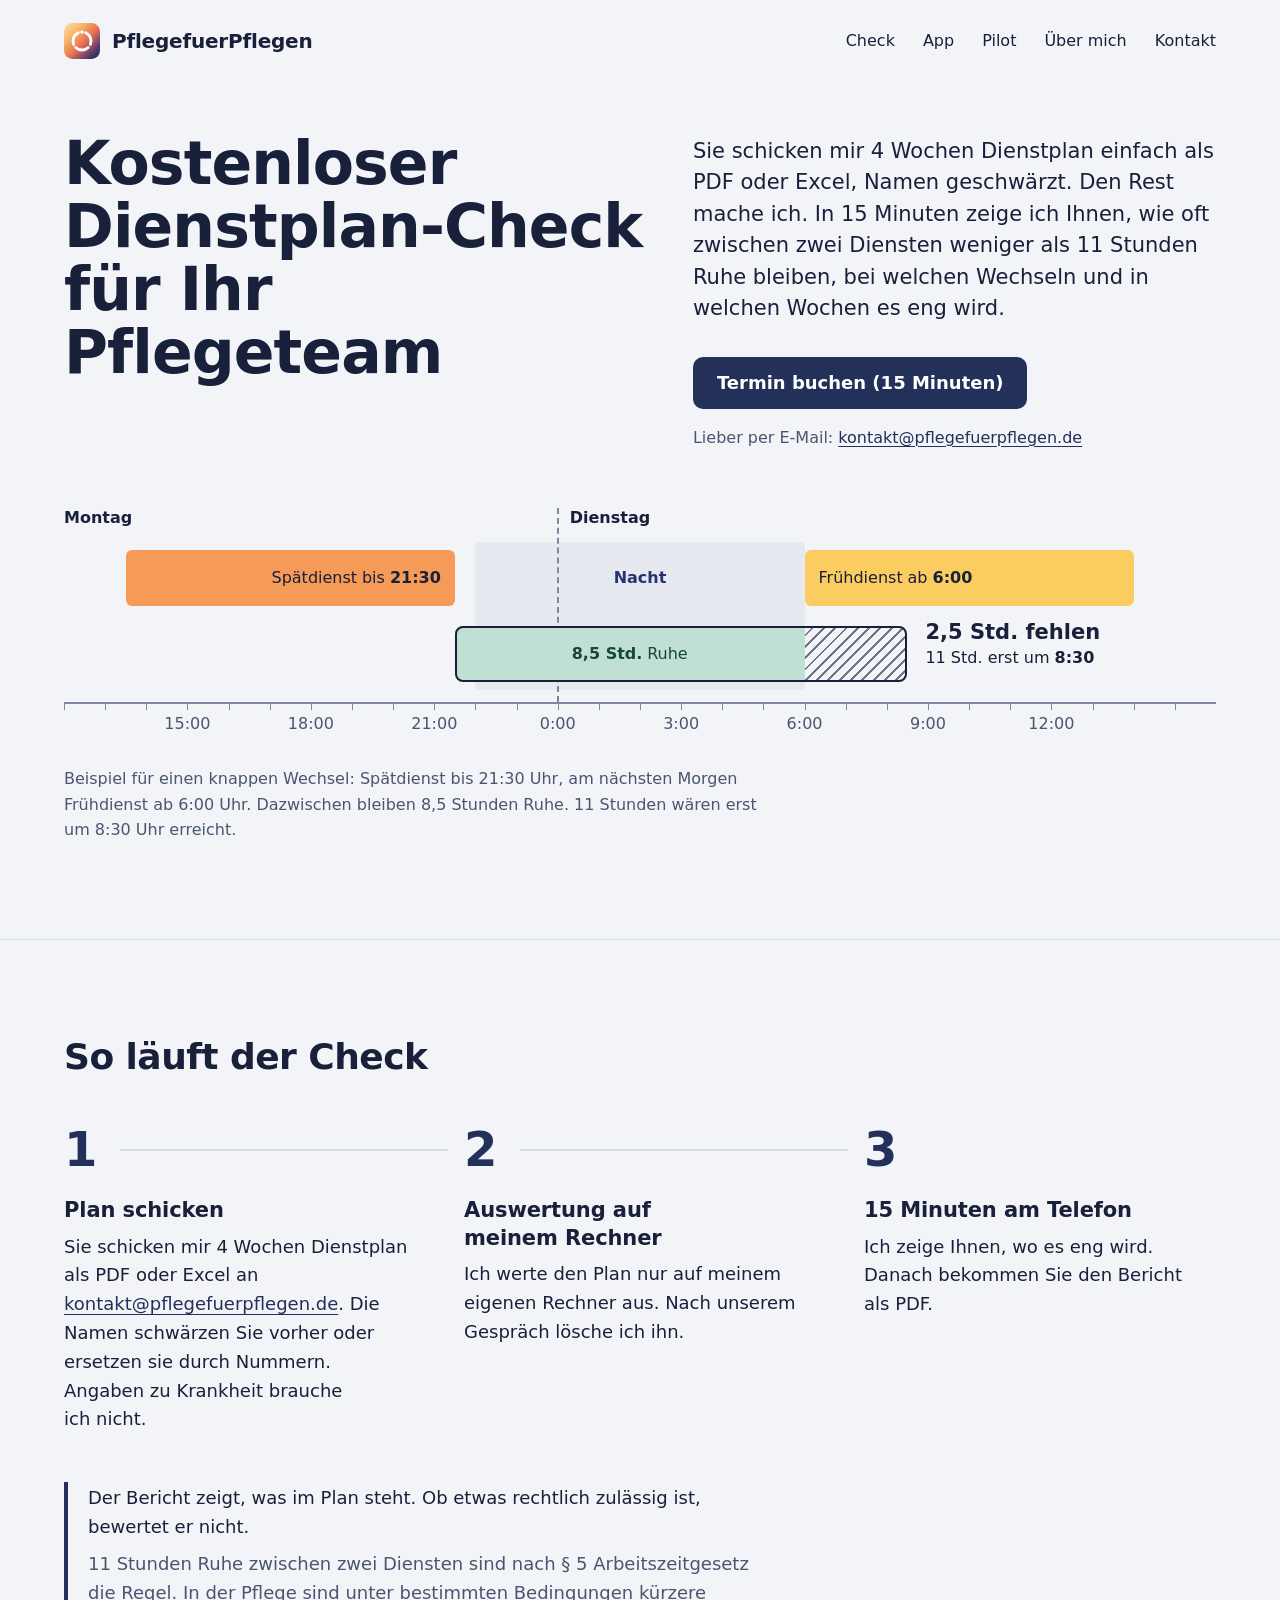
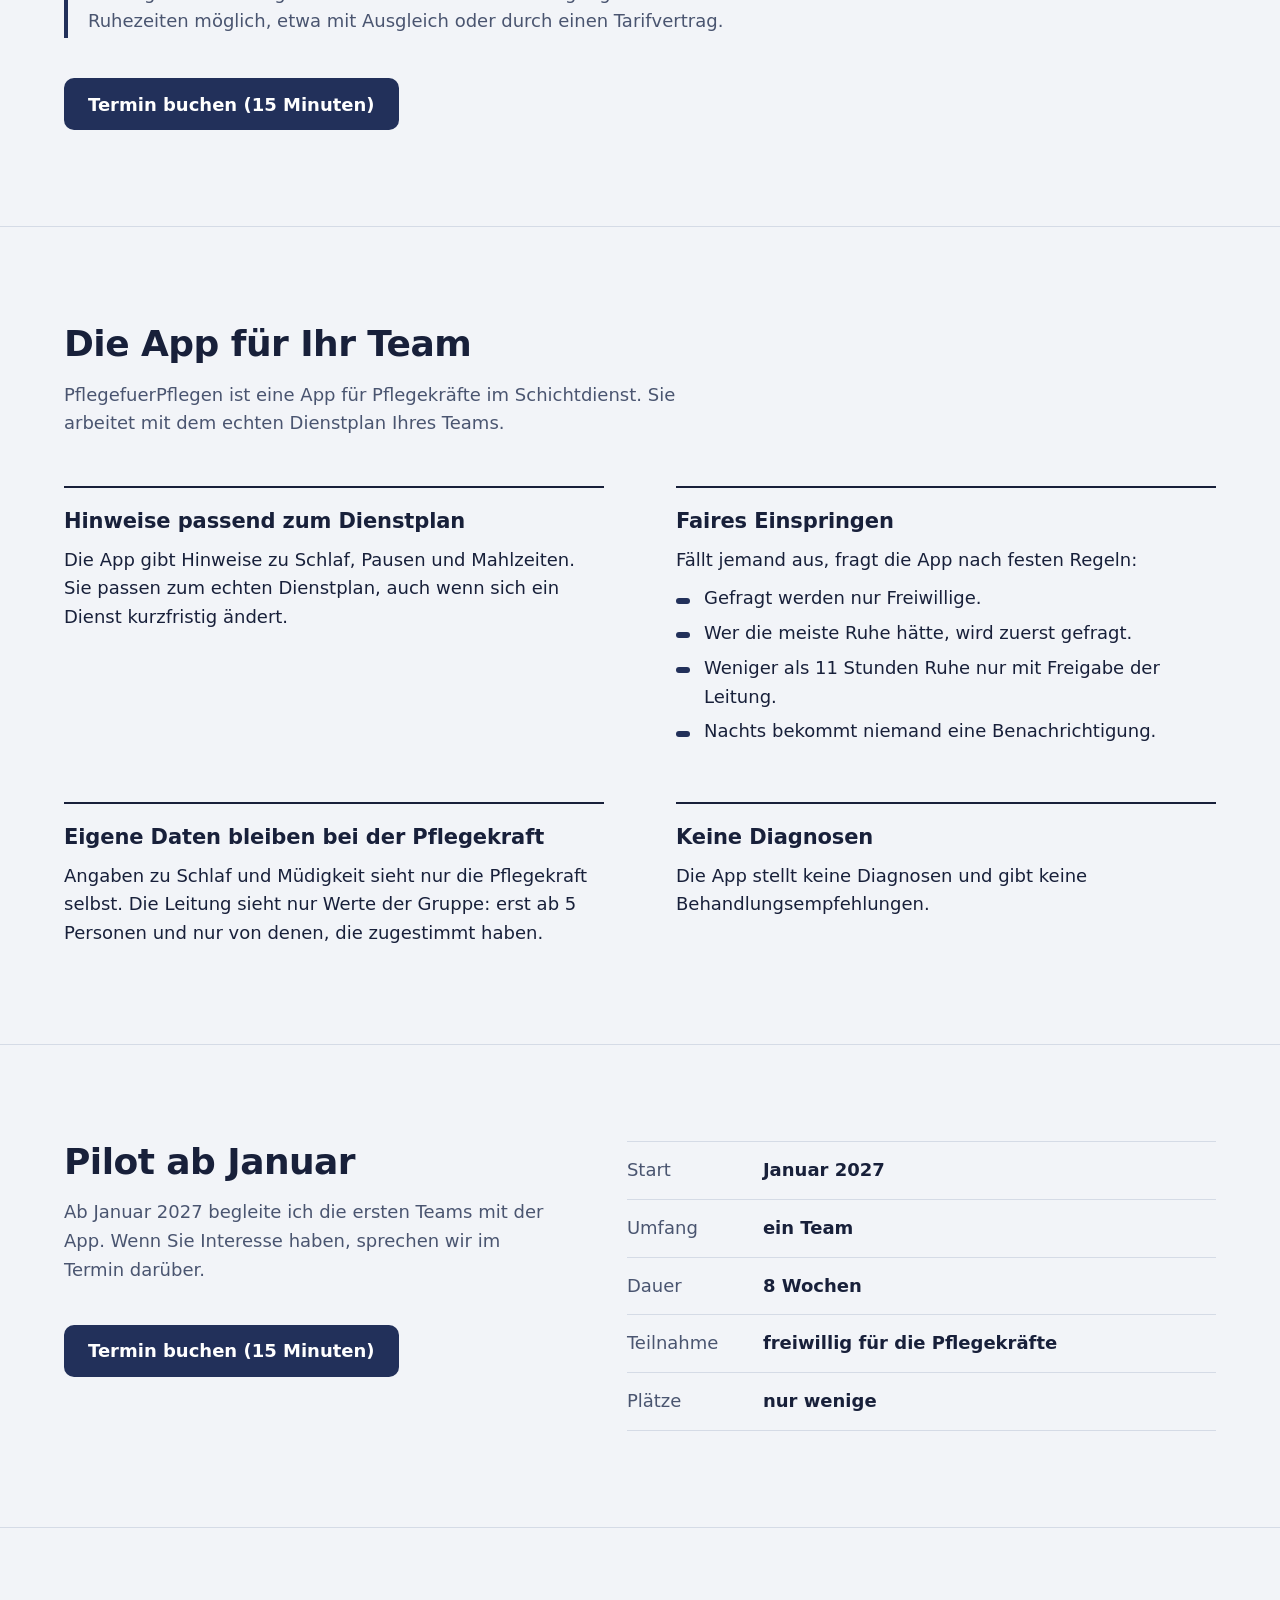
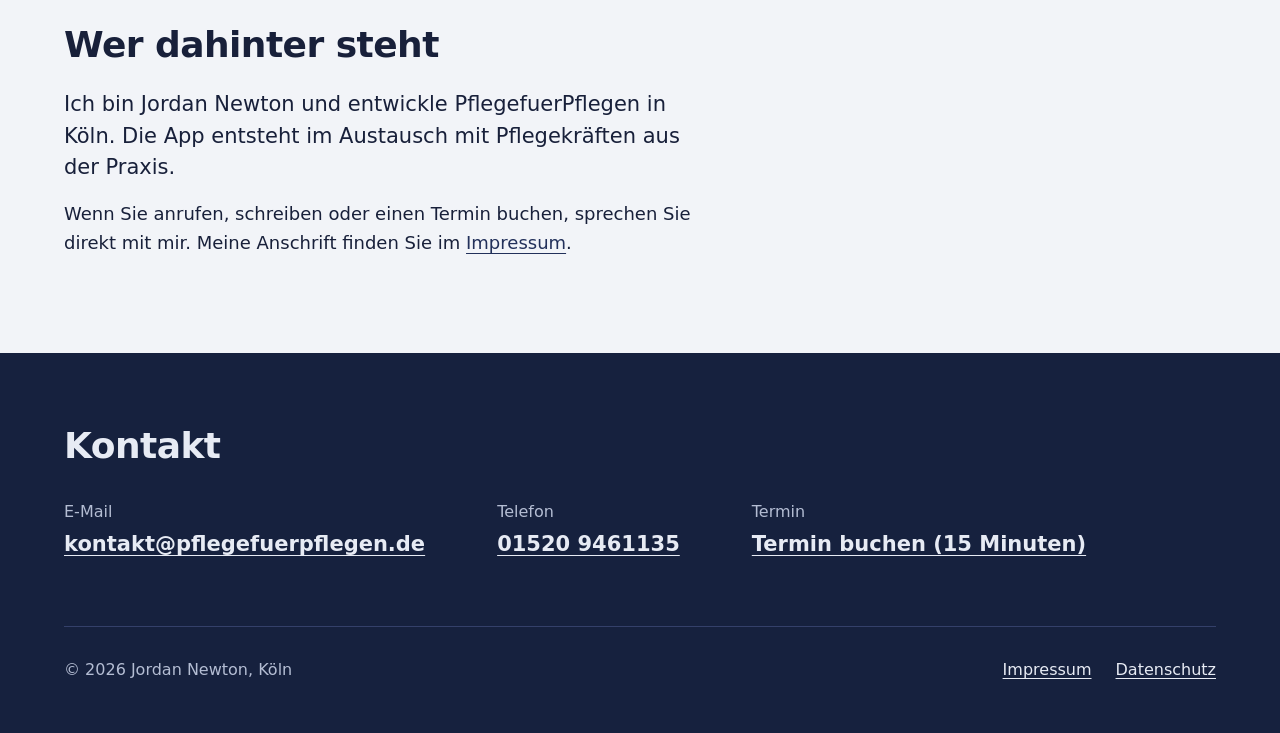
==== index.html @ ea797318 "Add files via upload" ====
<!doctype html>
<html lang="de">
<head>
<meta charset="utf-8">
<meta name="viewport" content="width=device-width, initial-scale=1">
<title>PflegefuerPflegen – kostenloser Dienstplan-Check für Pflegeteams</title>
<meta name="description" content="Kostenloser Dienstplan-Check für Pflegeteams: Sie schicken 4 Wochen Dienstplan ohne Namen. In 15 Minuten zeige ich Ihnen, wo zwischen zwei Diensten weniger als 11 Stunden Ruhe bleiben.">
<meta name="color-scheme" content="light dark">
<meta name="theme-color" content="#f2f4f8" media="(prefers-color-scheme: light)">
<meta name="theme-color" content="#0b1020" media="(prefers-color-scheme: dark)">
<link rel="canonical" href="https://pflegefuerpflegen.de/">
<meta property="og:type" content="website">
<meta property="og:locale" content="de_DE">
<meta property="og:site_name" content="PflegefuerPflegen">
<meta property="og:url" content="https://pflegefuerpflegen.de/">
<meta property="og:title" content="Kostenloser Dienstplan-Check für Pflegeteams">
<meta property="og:description" content="Sie schicken 4 Wochen Dienstplan ohne Namen. In 15 Minuten sehen Sie, wo zwischen zwei Diensten weniger als 11 Stunden Ruhe bleiben.">
<link rel="icon" href="data:image/svg+xml,%3Csvg%20xmlns='http://www.w3.org/2000/svg'%20viewBox='0%200%2064%2064'%3E%3Cdefs%3E%3ClinearGradient%20id='g'%20x1='0'%20y1='0'%20x2='1'%20y2='1'%3E%3Cstop%20offset='0'%20stop-color='%23FFE3A3'/%3E%3Cstop%20offset='.3'%20stop-color='%23F7B267'/%3E%3Cstop%20offset='.55'%20stop-color='%23E76F51'/%3E%3Cstop%20offset='.8'%20stop-color='%235B3A73'/%3E%3Cstop%20offset='1'%20stop-color='%2316213E'/%3E%3C/linearGradient%3E%3C/defs%3E%3Crect%20width='64'%20height='64'%20rx='15'%20fill='url(%23g)'/%3E%3Cg%20fill='none'%20stroke='%23fff'%20stroke-width='5'%20stroke-linecap='round'%3E%3Cpath%20d='M38.51%2017.38A16%2016%200%200%201%2046.83%2037.99'/%3E%3Cpath%20d='M43.11%2043.51A16%2016%200%200%201%2020.89%2043.51'/%3E%3Cpath%20d='M17.17%2037.99A16%2016%200%200%201%2025.49%2017.38'/%3E%3C/g%3E%3Ccircle%20cx='32'%20cy='16'%20r='3'%20fill='%23fff'/%3E%3C/svg%3E">
<link rel="preload" href="fonts/figtree-latin-wght-normal.woff2" as="font" type="font/woff2" crossorigin>
<link rel="stylesheet" href="styles.css">
</head>
<body>
<a class="skip" href="#inhalt">Zum Inhalt springen</a>

<header class="site-header">
  <div class="wrap header-inner">
    <a class="brand" href="index.html">
      <svg viewBox="0 0 64 64" aria-hidden="true" focusable="false"><defs><linearGradient id="pfp-g" x1="0" y1="0" x2="1" y2="1"><stop offset="0" stop-color="#FFE3A3"/><stop offset=".3" stop-color="#F7B267"/><stop offset=".55" stop-color="#E76F51"/><stop offset=".8" stop-color="#5B3A73"/><stop offset="1" stop-color="#16213E"/></linearGradient></defs><rect width="64" height="64" rx="15" fill="url(#pfp-g)"/><g fill="none" stroke="#fff" stroke-width="5" stroke-linecap="round"><path d="M38.51 17.38A16 16 0 0 1 46.83 37.99"/><path d="M43.11 43.51A16 16 0 0 1 20.89 43.51"/><path d="M17.17 37.99A16 16 0 0 1 25.49 17.38"/></g><circle cx="32" cy="16" r="3" fill="#fff"/></svg>
      <span>PflegefuerPflegen</span>
    </a>
    <nav class="nav" aria-label="Seitenbereiche">
      <ul>
        <li><a href="#check">Check</a></li>
        <li><a href="#app">App</a></li>
        <li><a href="#pilot">Pilot</a></li>
        <li><a href="#ueber-mich">Über mich</a></li>
        <li><a href="#kontakt">Kontakt</a></li>
      </ul>
    </nav>
  </div>
</header>

<main id="inhalt">

  <section class="hero" aria-labelledby="hero-title">
    <div class="wrap">
      <div class="hero-grid">
        <h1 id="hero-title">Kostenloser <span class="nobr">Dienstplan-Check</span> für Ihr Pflegeteam</h1>
        <div>
          <p class="lead">Sie schicken mir 4 Wochen Dienstplan einfach als PDF oder Excel, Namen geschwärzt. Den Rest mache ich. In 15 Minuten zeige ich Ihnen, wie oft zwischen zwei Diensten weniger als 11 Stunden Ruhe bleiben, bei welchen Wechseln und in welchen Wochen es eng wird.</p>
          <div class="actions">
            <a class="button" href="https://cal.com/jordannewton/15min">Termin buchen (15 Minuten)</a>
            <p class="actions-alt">Lieber per E-Mail: <a href="mailto:kontakt@pflegefuerpflegen.de?subject=Dienstplan-Check">kontakt@pflegefuerpflegen.de</a></p>
          </div>
        </div>
      </div>

      <figure class="dw">
        <div class="dw-field" aria-hidden="true">
          <div class="dw-night dw-range" style="--a: 22; --b: 30"><span>Nacht</span></div>
          <div class="dw-midnight dw-point" style="--t: 24"></div>
          <span class="dw-day dw-day--mo">Montag</span>
          <span class="dw-day dw-day--di dw-point" style="--t: 24">Dienstag</span>

          <div class="dw-shift dw-shift--spaet dw-range" style="--a: 13.5; --b: 21.5"><span>Spätdienst</span> <span>bis <b>21:30</b></span></div>
          <div class="dw-shift dw-shift--frueh dw-range" style="--a: 30; --b: 38"><span>Frühdienst</span> <span>ab <b>6:00</b></span></div>

          <div class="dw-ruhe dw-range" style="--a: 21.5; --b: 30"><b>8,5 Std.</b> <span>Ruhe</span></div>
          <div class="dw-fehlt dw-range" style="--a: 30; --b: 32.5"></div>
          <div class="dw-soll dw-range" style="--a: 21.5; --b: 32.5"></div>
          <div class="dw-note dw-point" style="--t: 32.5"><span class="dw-note-head">2,5 Std. fehlen</span> 11 Std. erst um <b>8:30</b></div>

          <div class="dw-axis"></div>
          <span class="dw-tick dw-point" style="--t: 15">15:00</span>
          <span class="dw-tick dw-point" style="--t: 18">18:00</span>
          <span class="dw-tick dw-point" style="--t: 21">21:00</span>
          <span class="dw-tick dw-point" style="--t: 24">0:00</span>
          <span class="dw-tick dw-point" style="--t: 27">3:00</span>
          <span class="dw-tick dw-point" style="--t: 30">6:00</span>
          <span class="dw-tick dw-point" style="--t: 33">9:00</span>
          <span class="dw-tick dw-point" style="--t: 36">12:00</span>
        </div>
        <figcaption>Beispiel für einen knappen Wechsel: Spätdienst bis 21:30 Uhr, am nächsten Morgen Frühdienst ab 6:00 Uhr. Dazwischen bleiben 8,5 Stunden Ruhe. 11 Stunden wären erst um 8:30 Uhr erreicht.</figcaption>
      </figure>
    </div>
  </section>

  <section class="section" id="check" aria-labelledby="check-title">
    <div class="wrap">
      <h2 id="check-title">So läuft der Check</h2>
      <ol class="steps" role="list">
        <li>
          <h3>Plan schicken</h3>
          <p>Sie schicken mir 4 Wochen Dienstplan als PDF oder Excel an <a href="mailto:kontakt@pflegefuerpflegen.de?subject=Dienstplan-Check">kontakt@pflegefuerpflegen.de</a>. Die Namen schwärzen Sie vorher oder ersetzen sie durch Nummern. Angaben zu Krankheit brauche ich nicht.</p>
        </li>
        <li>
          <h3>Auswertung auf meinem Rechner</h3>
          <p>Ich werte den Plan nur auf meinem eigenen Rechner aus. Nach unserem Gespräch lösche ich ihn.</p>
        </li>
        <li>
          <h3>15 Minuten am Telefon</h3>
          <p>Ich zeige Ihnen, wo es eng wird. Danach bekommen Sie den Bericht als PDF.</p>
        </li>
      </ol>
      <div class="note">
        <p>Der Bericht zeigt, was im Plan steht. Ob etwas rechtlich zulässig ist, bewertet er nicht.</p>
        <p>11 Stunden Ruhe zwischen zwei Diensten sind nach § 5 Arbeitszeitgesetz die Regel. In der Pflege sind unter bestimmten Bedingungen kürzere Ruhezeiten möglich, etwa mit Ausgleich oder durch einen Tarifvertrag.</p>
      </div>
      <div class="actions">
        <a class="button" href="https://cal.com/jordannewton/15min">Termin buchen (15 Minuten)</a>
      </div>
    </div>
  </section>

  <section class="section" id="app" aria-labelledby="app-title">
    <div class="wrap">
      <h2 id="app-title">Die App für Ihr Team</h2>
      <p class="intro">PflegefuerPflegen ist eine App für Pflegekräfte im Schichtdienst. Sie arbeitet mit dem echten Dienstplan Ihres Teams.</p>
      <div class="features">
        <div class="feature">
          <h3>Hinweise passend zum Dienstplan</h3>
          <p>Die App gibt Hinweise zu Schlaf, Pausen und Mahlzeiten. Sie passen zum echten Dienstplan, auch wenn sich ein Dienst kurzfristig ändert.</p>
        </div>
        <div class="feature">
          <h3>Faires Einspringen</h3>
          <p>Fällt jemand aus, fragt die App nach festen Regeln:</p>
          <ul class="rules" role="list">
            <li>Gefragt werden nur Freiwillige.</li>
            <li>Wer die meiste Ruhe hätte, wird zuerst gefragt.</li>
            <li>Weniger als 11 Stunden Ruhe nur mit Freigabe der Leitung.</li>
            <li>Nachts bekommt niemand eine Benachrichtigung.</li>
          </ul>
        </div>
        <div class="feature">
          <h3>Eigene Daten bleiben bei der Pflegekraft</h3>
          <p>Angaben zu Schlaf und Müdigkeit sieht nur die Pflegekraft selbst. Die Leitung sieht nur Werte der Gruppe: erst ab 5 Personen und nur von denen, die zugestimmt haben.</p>
        </div>
        <div class="feature">
          <h3>Keine Diagnosen</h3>
          <p>Die App stellt keine Diagnosen und gibt keine Behandlungsempfehlungen.</p>
        </div>
      </div>
    </div>
  </section>

  <section class="section" id="pilot" aria-labelledby="pilot-title">
    <div class="wrap pilot-grid">
      <div>
        <h2 id="pilot-title">Pilot ab Januar</h2>
        <p class="intro">Ab Januar 2027 begleite ich die ersten Teams mit der App. Wenn Sie Interesse haben, sprechen wir im Termin darüber.</p>
        <div class="actions">
          <a class="button" href="https://cal.com/jordannewton/15min">Termin buchen (15 Minuten)</a>
        </div>
      </div>
      <dl class="facts">
        <div><dt>Start</dt><dd>Januar 2027</dd></div>
        <div><dt>Umfang</dt><dd>ein Team</dd></div>
        <div><dt>Dauer</dt><dd>8 Wochen</dd></div>
        <div><dt>Teilnahme</dt><dd>freiwillig für die Pflegekräfte</dd></div>
        <div><dt>Plätze</dt><dd>nur wenige</dd></div>
      </dl>
    </div>
  </section>

  <section class="section about" id="ueber-mich" aria-labelledby="about-title">
    <div class="wrap">
      <h2 id="about-title">Wer dahinter steht</h2>
      <p class="lead">Ich bin Jordan Newton und entwickle PflegefuerPflegen in Köln. Die App entsteht im Austausch mit Pflegekräften aus der Praxis.</p>
      <p>Wenn Sie anrufen, schreiben oder einen Termin buchen, sprechen Sie direkt mit mir. Meine Anschrift finden Sie im <a href="impressum.html">Impressum</a>.</p>
    </div>
  </section>

</main>

<footer class="site-footer" id="kontakt">
  <div class="wrap">
    <h2>Kontakt</h2>
    <dl class="contact">
      <div><dt>E-Mail</dt><dd><a href="mailto:kontakt@pflegefuerpflegen.de">kontakt@pflegefuerpflegen.de</a></dd></div>
      <div><dt>Telefon</dt><dd><a class="nobr" href="tel:+4915209461135">01520 9461135</a></dd></div>
      <div><dt>Termin</dt><dd><a href="https://cal.com/jordannewton/15min">Termin buchen (15 Minuten)</a></dd></div>
    </dl>
    <div class="footer-bottom">
      <p>© 2026 Jordan Newton, Köln</p>
      <ul class="legal-links" role="list">
        <li><a href="impressum.html">Impressum</a></li>
        <li><a href="datenschutz.html">Datenschutz</a></li>
      </ul>
    </div>
  </div>
</footer>
</body>
</html>
---- styles.css ----
/* PflegefuerPflegen – Website
   Farben wie in der App: Tageslicht je Schichtart
   (Früh = Morgengold, Spät = Abendorange, Nacht = Nachtindigo, frei = Salbei),
   dazu Tinte und Nachtblau. Schrift: Figtree wie in der App, selbst gehostet
   (keine Anfrage an fremde Server). Lizenz: fonts/OFL.txt */

@font-face {
  font-family: "Figtree";
  font-style: normal;
  font-weight: 300 900;
  font-display: swap;
  src: url("fonts/figtree-latin-wght-normal.woff2") format("woff2");
  unicode-range: U+0000-00FF, U+0131, U+0152-0153, U+02BB-02BC, U+02C6, U+02DA, U+02DC, U+0304, U+0308, U+0329, U+2000-206F, U+20AC, U+2122, U+2191, U+2193, U+2212, U+2215, U+FEFF, U+FFFD;
}

/* ---------- Farben und Maße ---------- */
:root {
  color-scheme: light dark;

  --paper: #f2f4f8;
  --ink: #18203a;
  --ink-2: #4a5570;
  --line: #d5dbe6;
  --line-strong: #7d879f;
  --action: #22305a;
  --action-hover: #16213e;
  --on-action: #ffffff;
  --link: #22305a;
  --focus: #22305a;

  /* Grafik: Schichtarten und Ruhe */
  --frueh: #fbcc60;
  --spaet: #f59a57;
  --on-shift: #18203a;
  --nacht: rgb(38 51 115 / 0.06);
  --nacht-ink: #263373;
  --ruhe: #bfe0d2;
  --ruhe-ink: #17473a;
  --hatch: rgb(24 32 58 / 0.6);

  /* Fußbereich: Nachtblau */
  --night: #16213e;
  --night-ink: #e7ebf4;
  --night-ink-2: #b4bdd3;
  --night-line: #34406a;

  --font: "Figtree", ui-sans-serif, system-ui, -apple-system, "Segoe UI", Roboto, Arial, sans-serif;
  --wrap: 72rem;
  --gutter: 16px;
}

@media (prefers-color-scheme: dark) {
  :root {
    --paper: #0b1020;
    --ink: #e7ebf4;
    --ink-2: #a9b3c9;
    --line: #262f48;
    --line-strong: #56627f;
    --action: #a3b3fa;
    --action-hover: #c2cdfc;
    --on-action: #0b1020;
    --link: #b9c5fb;
    --focus: #fbcc60;

    --frueh: #ecbd51;
    --spaet: #ea8a4b;
    --on-shift: #0b1020;
    --nacht: rgb(126 146 240 / 0.12);
    --nacht-ink: #b3c0f7;
    --ruhe: #24493d;
    --ruhe-ink: #c9eedf;
    --hatch: rgb(231 235 244 / 0.55);

    --night: #121a30;
    --night-ink: #e7ebf4;
    --night-ink-2: #a9b3c9;
    --night-line: #2c3654;
  }
}

@media (min-width: 760px) {
  :root { --gutter: 40px; }
}

/* ---------- Grundlagen ---------- */
*, *::before, *::after { box-sizing: border-box; }

html {
  -webkit-text-size-adjust: 100%;
  text-size-adjust: 100%;
}

@media (prefers-reduced-motion: no-preference) {
  html { scroll-behavior: smooth; }
}

body {
  margin: 0;
  background: var(--paper);
  color: var(--ink);
  font-family: var(--font);
  font-size: 1.125rem;
  line-height: 1.6;
}

h1, h2, h3 {
  margin: 0;
  font-weight: 750;
  line-height: 1.15;
  letter-spacing: -0.015em;
  text-wrap: balance;
}
h3 { font-weight: 700; letter-spacing: -0.005em; }

.nobr { white-space: nowrap; }

h1 { font-size: clamp(2.25rem, 1.2rem + 3.2vw, 3.75rem); line-height: 1.05; }
h2 { font-size: clamp(1.5rem, 1.1rem + 1.6vw, 2.25rem); }
h3 { font-size: 1.3125rem; line-height: 1.3; }

p { margin: 0; text-wrap: pretty; }
p + p { margin-top: 1em; }

a {
  color: var(--link);
  text-decoration-thickness: 1px;
  text-underline-offset: 0.2em;
}
a:hover { text-decoration-thickness: 2px; }

:focus-visible {
  outline: 3px solid var(--focus);
  outline-offset: 3px;
}

.wrap {
  width: 100%;
  max-width: calc(var(--wrap) + 2 * var(--gutter));
  margin-inline: auto;
  padding-inline: var(--gutter);
}

.skip {
  position: absolute;
  left: var(--gutter);
  top: -200px;
  z-index: 10;
  padding: 10px 16px;
  border-radius: 8px;
  background: var(--action);
  color: var(--on-action);
  font-weight: 700;
  font-size: 1rem;
}
.skip:focus { top: 12px; }

/* ---------- Kopf ---------- */
.site-header { padding-block: 18px 8px; }

.header-inner {
  display: flex;
  flex-wrap: wrap;
  align-items: center;
  justify-content: space-between;
  gap: 4px 32px;
}

.brand {
  display: inline-flex;
  align-items: center;
  gap: 12px;
  min-height: 44px;
  color: var(--ink);
  font-size: 1.25rem;
  font-weight: 700;
  letter-spacing: -0.01em;
  text-decoration: none;
}
.brand svg { flex: none; width: 36px; height: 36px; }

.nav ul {
  display: flex;
  flex-wrap: wrap;
  gap: 0 20px;
  margin: 0;
  padding: 0;
  list-style: none;
}
.nav a {
  display: inline-block;
  padding-block: 10px;
  color: var(--ink);
  font-size: 1rem;
  text-decoration: none;
}
.nav a:hover { text-decoration: underline; text-underline-offset: 0.3em; }

@media (min-width: 760px) {
  .nav ul { gap: 0 28px; }
}

/* ---------- Abschnitte ---------- */
.section { padding-block: 72px; border-top: 1px solid var(--line); }
@media (min-width: 760px) {
  .section { padding-block: 96px; }
}

.intro { max-width: 40rem; margin-top: 16px; color: var(--ink-2); }

.button {
  display: inline-flex;
  align-items: center;
  justify-content: center;
  min-height: 52px;
  padding: 12px 24px;
  border-radius: 10px;
  background: var(--action);
  color: var(--on-action);
  font-size: 1.125rem;
  font-weight: 700;
  line-height: 1.3;
  text-align: center;
  text-decoration: none;
}
.button:hover { background: var(--action-hover); }

.actions {
  display: flex;
  flex-wrap: wrap;
  align-items: center;
  gap: 16px 28px;
  margin-top: 32px;
}
.actions-alt { font-size: 1rem; color: var(--ink-2); }
.actions-alt a { overflow-wrap: anywhere; }

@media (max-width: 759.98px) {
  .button { width: 100%; }
}

/* ---------- Einstieg ---------- */
.hero { padding-block: 40px 72px; }

.hero-grid { display: grid; gap: 24px; }
.hero h1 { max-width: 12em; }
.lead { max-width: 34em; font-size: 1.3125rem; line-height: 1.5; }

@media (min-width: 1120px) {
  .hero { padding-block: 64px 96px; }
  .hero-grid { grid-template-columns: minmax(0, 1.08fr) minmax(0, 1fr); gap: 64px; align-items: start; }
  .hero h1 { margin-top: -4px; }
}

/* ---------- Grafik: knapper Dienstwechsel ---------- */
.dw { margin: 56px 0 0; }

.dw-field {
  position: relative;
  font-size: 1rem;
  line-height: 1.5;
}
.dw-field > * { position: absolute; }

.dw-day { font-weight: 700; white-space: nowrap; }

.dw-night { border-radius: 4px; background: var(--nacht); }
.dw-night span { position: absolute; color: var(--nacht-ink); font-weight: 700; }

.dw-midnight { z-index: 1; border: 0 dashed var(--line-strong); }

.dw-shift {
  z-index: 1;
  display: flex;
  align-items: center;
  gap: 0 0.3em;
  padding: 0 14px;
  white-space: nowrap;
  border-radius: 6px;
  color: var(--on-shift);
}
.dw-shift--spaet { justify-content: flex-end; background: var(--spaet); }
.dw-shift--frueh { justify-content: flex-start; background: var(--frueh); }

.dw-soll { z-index: 2; border: 2px solid var(--ink); border-radius: 8px; }

.dw-ruhe {
  z-index: 1;
  display: flex;
  align-items: center;
  justify-content: center;
  gap: 0 0.3em;
  border-radius: 8px 0 0 8px;
  color: var(--ruhe-ink);
  white-space: nowrap;
}

.dw-fehlt { z-index: 1; border-radius: 0 8px 8px 0; }

/* Flächen als eigene Ebene, damit sie beim Laden wachsen können */
.dw-ruhe::before,
.dw-fehlt::before {
  content: "";
  position: absolute;
  z-index: -1;
  top: 0;
  left: 0;
  width: 100%;
  height: 100%;
  border-radius: inherit;
}
.dw-ruhe::before { background: var(--ruhe); }
.dw-fehlt::before { background: repeating-linear-gradient(-45deg, var(--hatch) 0 2px, transparent 2px 8px); }

.dw-note { z-index: 3; line-height: 1.35; }
.dw-note-head { display: block; font-size: 1.3125rem; font-weight: 700; }

.dw-axis { border: 0 solid var(--line-strong); }
.dw-tick { color: var(--ink-2); white-space: nowrap; }

.dw figcaption {
  max-width: 44rem;
  margin-top: 24px;
  color: var(--ink-2);
  font-size: 1rem;
}

/* Breit: Zeit läuft von links nach rechts */
@media (min-width: 760px) {
  .dw { --from: 12; --span: 28; }
  .dw-field { height: 236px; }

  .dw-range {
    left: calc((var(--a) - var(--from)) / var(--span) * 100%);
    width: calc((var(--b) - var(--a)) / var(--span) * 100%);
  }
  .dw-point { left: calc((var(--t) - var(--from)) / var(--span) * 100%); }

  .dw-day { top: 0; }
  .dw-day--mo { left: 0; }
  .dw-day--di { margin-left: 12px; }

  .dw-night { top: 36px; height: 148px; }
  .dw-night span { top: 24px; left: 50%; transform: translateX(-50%); }

  .dw-midnight { top: 2px; height: 194px; margin-left: -1px; border-left-width: 2px; }

  .dw-shift { top: 44px; height: 56px; }

  .dw-soll, .dw-ruhe, .dw-fehlt { top: 120px; height: 56px; }

  .dw-note { top: 112px; margin-left: 18px; white-space: nowrap; }

  .dw-axis {
    top: 196px;
    left: 0;
    right: 0;
    height: 8px;
    border-top-width: 2px;
    background: repeating-linear-gradient(to right, var(--line-strong) 0 1px, transparent 1px calc(100% / var(--span)));
  }
  .dw-tick { top: 206px; transform: translateX(-50%); }
}

/* Schmal: Zeit läuft von oben nach unten, wie in einer Tagesansicht */
@media (max-width: 759.98px) {
  .dw { --from: 13; --span: 26; --hour: 16px; margin-top: 48px; }
  .dw-field { height: calc(var(--span) * var(--hour)); margin-top: 36px; }

  .dw-range {
    top: calc((var(--a) - var(--from)) * var(--hour));
    height: calc((var(--b) - var(--a)) * var(--hour));
  }
  .dw-point { top: calc((var(--t) - var(--from)) * var(--hour)); }

  .dw-day--mo { top: -34px; left: 64px; }
  .dw-day--di { left: 76px; margin-top: 6px; }

  .dw-night { left: 58px; right: 0; }
  .dw-night span { bottom: 6px; left: 18px; }

  .dw-midnight { left: 58px; right: 0; height: 0; margin-top: -1px; border-top-width: 2px; }

  .dw-shift {
    left: 64px;
    width: calc((100% - 76px) * 0.42);
    flex-direction: column;
    align-items: flex-start;
    justify-content: flex-end;
    padding: 8px 12px;
  }
  .dw-shift--frueh { justify-content: flex-start; }

  .dw-soll, .dw-ruhe, .dw-fehlt, .dw-note { right: 0; width: calc((100% - 76px) * 0.58); }
  .dw-ruhe { border-radius: 8px 8px 0 0; flex-direction: column; }
  .dw-fehlt { border-radius: 0 0 8px 8px; }

  .dw-note { margin-top: 10px; }
  .dw-note-head { font-size: 1.125rem; }

  .dw-axis {
    top: 0;
    bottom: 0;
    left: 50px;
    width: 8px;
    border-left-width: 2px;
    background: repeating-linear-gradient(to bottom, var(--line-strong) 0 1px, transparent 1px var(--hour));
  }
  .dw-tick { left: 0; width: 44px; text-align: right; transform: translateY(-50%); }
}

/* Ein einziger Moment Bewegung: Die Ruhe läuft bis 6:00, dann wird die Lücke sichtbar. */
@media (prefers-reduced-motion: no-preference) {
  .dw-ruhe > * { animation: dw-fade 300ms ease-out 1300ms both; }
  .dw-note { animation: dw-fade 400ms ease-out 2000ms both; }
}
@media (prefers-reduced-motion: no-preference) and (min-width: 760px) {
  .dw-ruhe::before { animation: dw-grow-x 1200ms cubic-bezier(0.25, 0.8, 0.25, 1) 400ms both; }
  .dw-fehlt::before { animation: dw-grow-x 450ms ease-out 1650ms both; }
}
@media (prefers-reduced-motion: no-preference) and (max-width: 759.98px) {
  .dw-ruhe::before { animation: dw-grow-y 1200ms cubic-bezier(0.25, 0.8, 0.25, 1) 400ms both; }
  .dw-fehlt::before { animation: dw-grow-y 450ms ease-out 1650ms both; }
}
@keyframes dw-grow-x { from { width: 0; } }
@keyframes dw-grow-y { from { height: 0; } }
@keyframes dw-fade { from { opacity: 0; } }

/* ---------- So läuft der Check ---------- */
.steps {
  display: grid;
  gap: 36px;
  margin: 48px 0 0;
  padding: 0;
  list-style: none;
  counter-reset: step;
}
.steps > li {
  counter-increment: step;
  display: grid;
  grid-template-columns: 52px minmax(0, 1fr);
  align-content: start;
  column-gap: 12px;
}
.steps a { overflow-wrap: anywhere; }
.steps > li::before {
  content: counter(step);
  grid-row: 1 / span 2;
  color: var(--action);
  font-size: 3rem;
  font-weight: 700;
  line-height: 1;
}
.steps h3 { padding-top: 4px; }
.steps p { margin-top: 8px; }

@media (min-width: 900px) {
  .steps { grid-template-columns: repeat(3, 1fr); gap: 48px; }
  .steps > li { position: relative; grid-template-columns: 1fr; }
  .steps > li::before { grid-row: auto; margin-bottom: 20px; }
  .steps > li:not(:last-child)::after {
    content: "";
    position: absolute;
    top: 24px;
    left: 56px;
    right: -32px;
    border-top: 2px solid var(--line);
  }
}

.note {
  max-width: 44rem;
  margin-top: 48px;
  padding: 2px 0 2px 20px;
  border-left: 4px solid var(--action);
}
.note p + p { margin-top: 8px; color: var(--ink-2); }

.section .actions { margin-top: 40px; }

/* ---------- Die App ---------- */
.features {
  display: grid;
  gap: 44px;
  margin-top: 48px;
}
@media (min-width: 900px) {
  .features { grid-template-columns: 1fr 1fr; gap: 56px 72px; }
}
.feature { padding-top: 20px; border-top: 2px solid var(--ink); }
.feature p, .feature ul { margin-top: 10px; }

.rules { margin: 0; padding: 0; list-style: none; }
.rules li { position: relative; padding-left: 28px; }
.rules li + li { margin-top: 6px; }
.rules li::before {
  content: "";
  position: absolute;
  top: 0.74em;
  left: 0;
  width: 14px;
  height: 6px;
  border-radius: 3px;
  background: var(--action);
}

/* ---------- Pilot ---------- */
.pilot-grid { display: grid; gap: 40px; }
@media (min-width: 900px) {
  .pilot-grid { grid-template-columns: 5fr 6fr; gap: 72px; align-items: start; }
}

.facts { margin: 0; }
.facts > div {
  display: grid;
  grid-template-columns: 7.5rem 1fr;
  gap: 16px;
  padding-block: 14px;
  border-top: 1px solid var(--line);
}
.facts > div:last-child { border-bottom: 1px solid var(--line); }
.facts dt { color: var(--ink-2); }
.facts dd { margin: 0; font-weight: 700; }

/* ---------- Über mich ---------- */
.about p { max-width: 40rem; }
.about .lead { margin-top: 24px; }
.about .lead + p { margin-top: 16px; }

/* ---------- Fuß mit Kontakt ---------- */
.site-footer {
  --focus: #fbcc60;
  padding-block: 72px 40px;
  background: var(--night);
  color: var(--night-ink);
}
.site-footer a { color: var(--night-ink); }

.contact {
  display: grid;
  gap: 24px;
  margin: 32px 0 0;
}
@media (min-width: 900px) {
  .contact { grid-template-columns: repeat(3, auto); justify-content: start; gap: 72px; }
}
.contact dt { color: var(--night-ink-2); font-size: 1rem; }
.contact dd {
  margin: 4px 0 0;
  font-size: 1.3125rem;
  font-weight: 700;
  overflow-wrap: anywhere;
}

.footer-bottom {
  display: flex;
  flex-wrap: wrap;
  justify-content: space-between;
  gap: 8px 32px;
  margin-top: 64px;
  padding-top: 20px;
  border-top: 1px solid var(--night-line);
  color: var(--night-ink-2);
  font-size: 1rem;
}
.legal-links {
  display: flex;
  flex-wrap: wrap;
  gap: 0 24px;
  margin: 0;
  padding: 0;
  list-style: none;
}
.legal-links a { display: inline-block; padding-block: 10px; }
.footer-bottom p { padding-block: 10px; }

/* ---------- Rechtliche Seiten ---------- */
.legal { padding-block: 40px 96px; }
.legal-body { max-width: 44rem; }
.legal h1 { font-size: clamp(2rem, 1.5rem + 2vw, 3rem); }
.legal h2 { margin-top: 44px; font-size: 1.3125rem; line-height: 1.3; }
.legal h1 + p { margin-top: 20px; color: var(--ink-2); }
.legal h2 + p, .legal h2 + address, .legal h2 + ul { margin-top: 10px; }
.legal p + ul, .legal ul + p { margin-top: 1em; }
.legal address { font-style: normal; }
.legal ul { padding-left: 1.25em; }
.legal li + li { margin-top: 4px; }
.legal .stand { margin-top: 56px; color: var(--ink-2); }
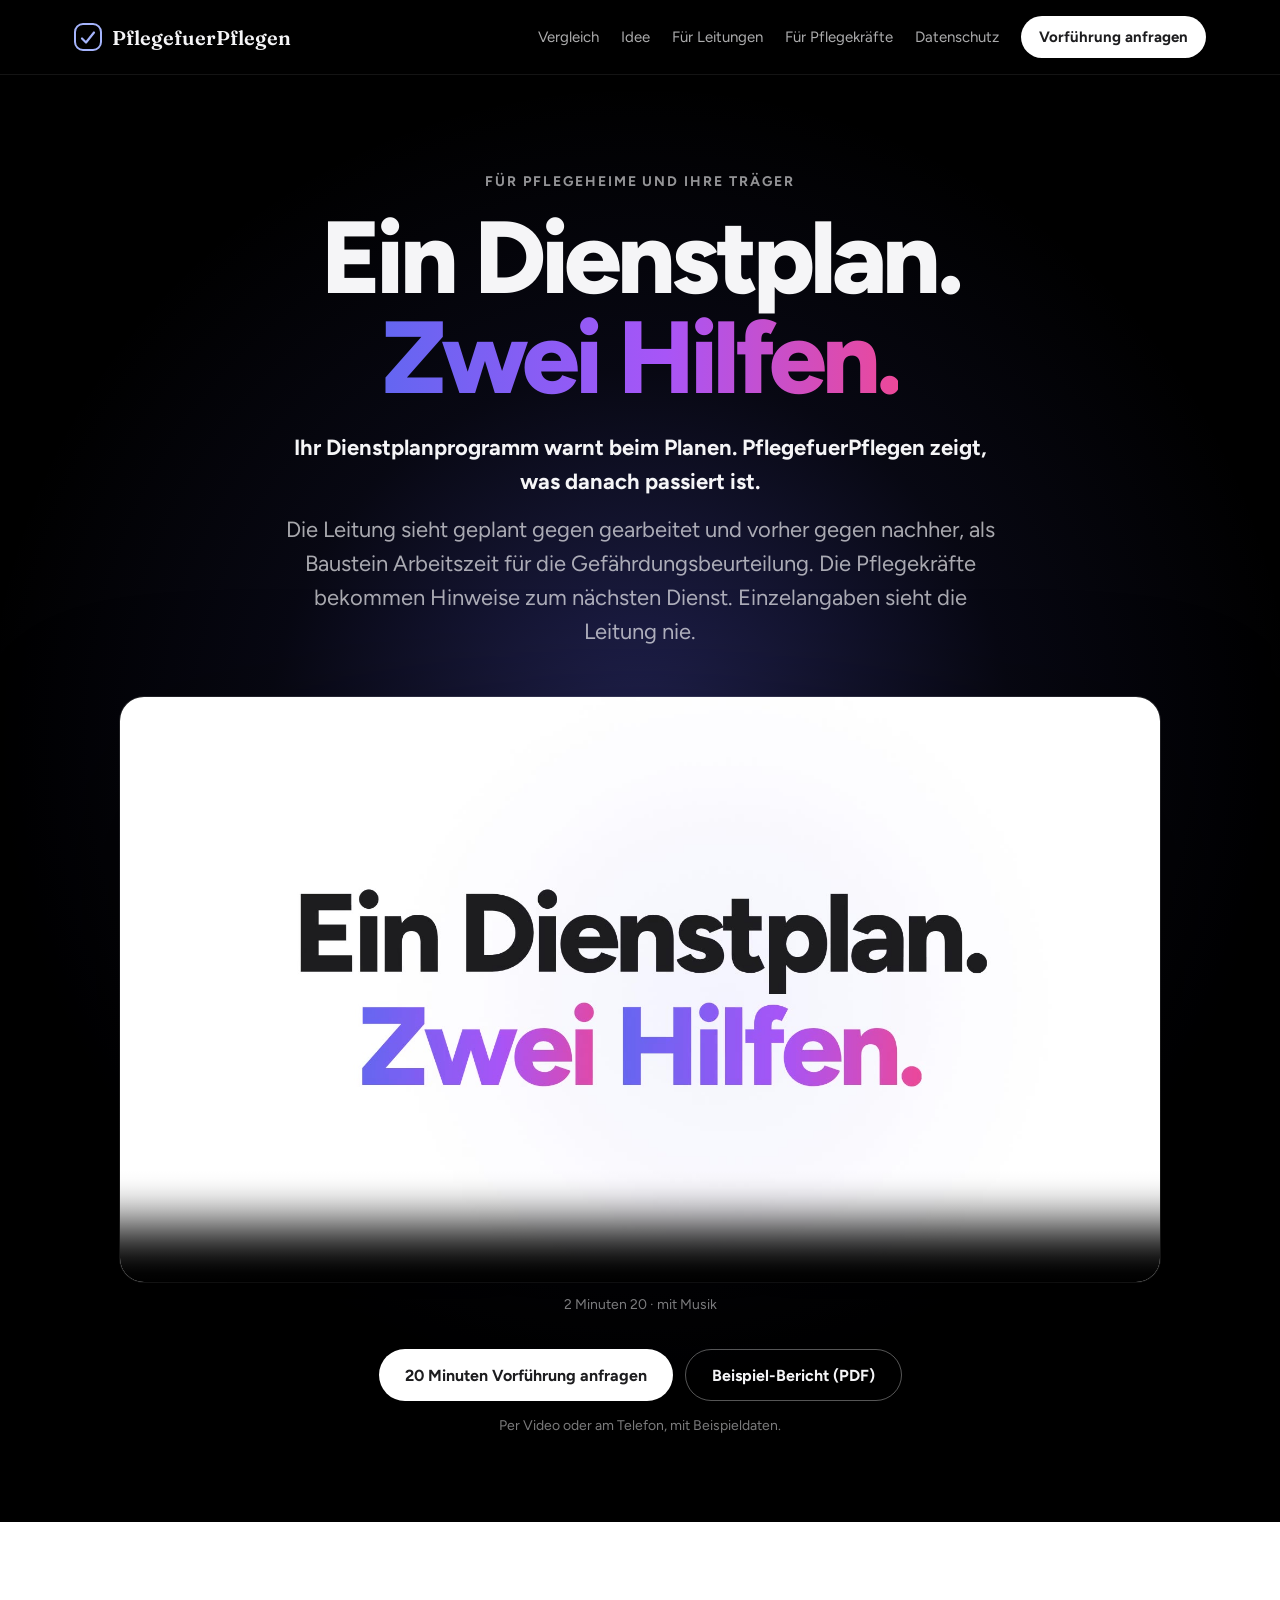
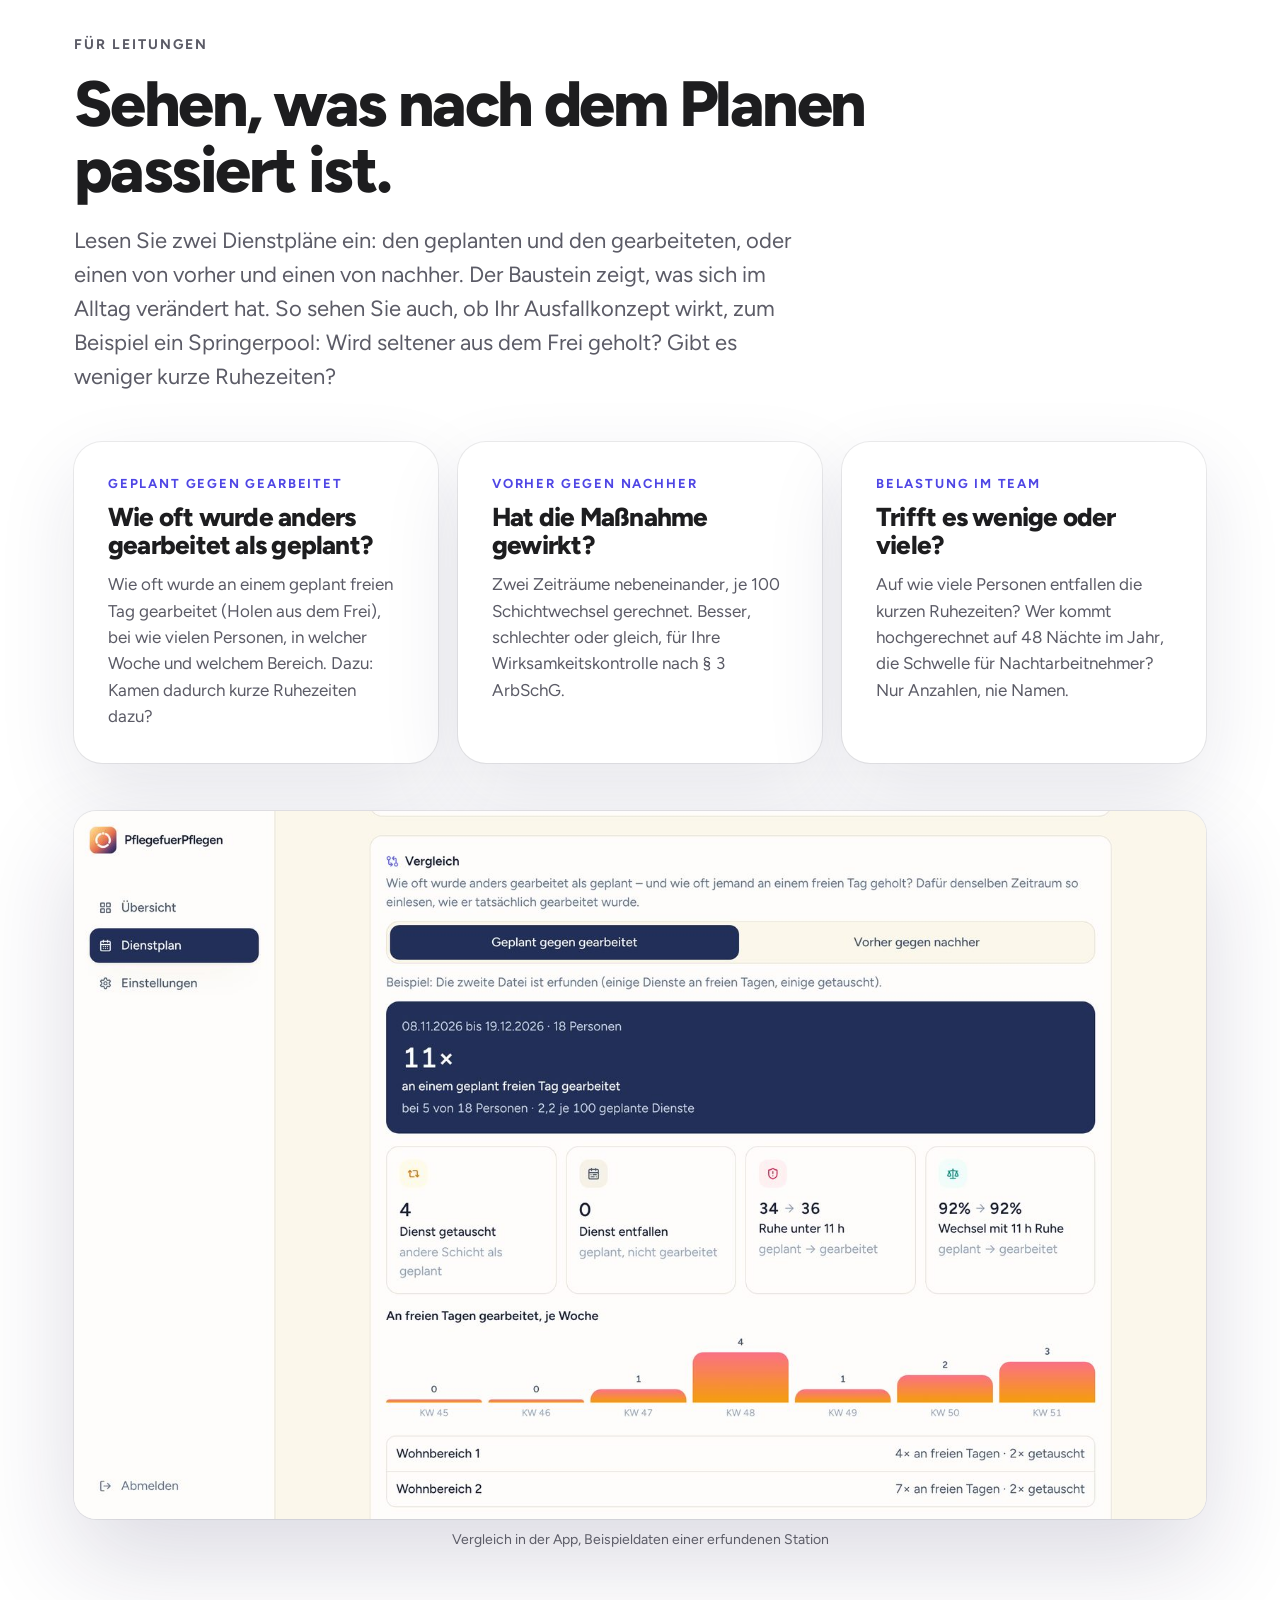
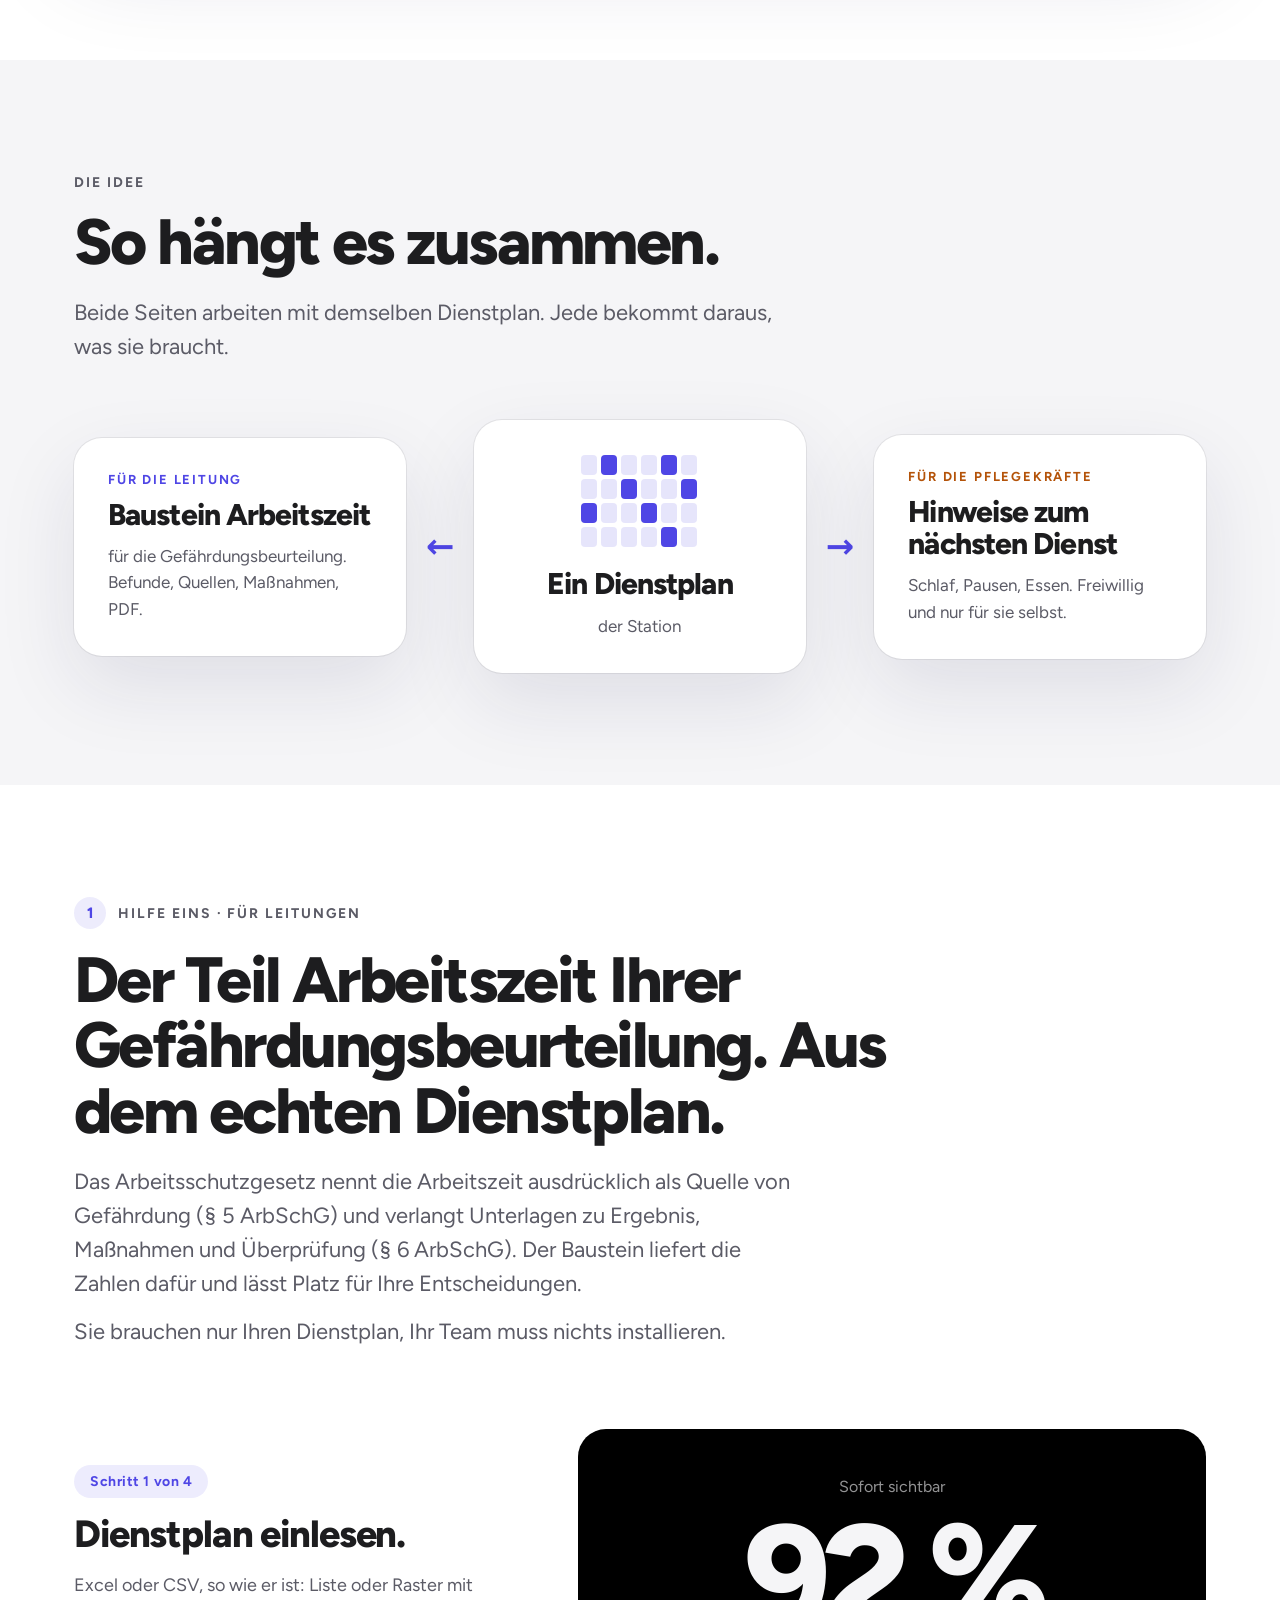
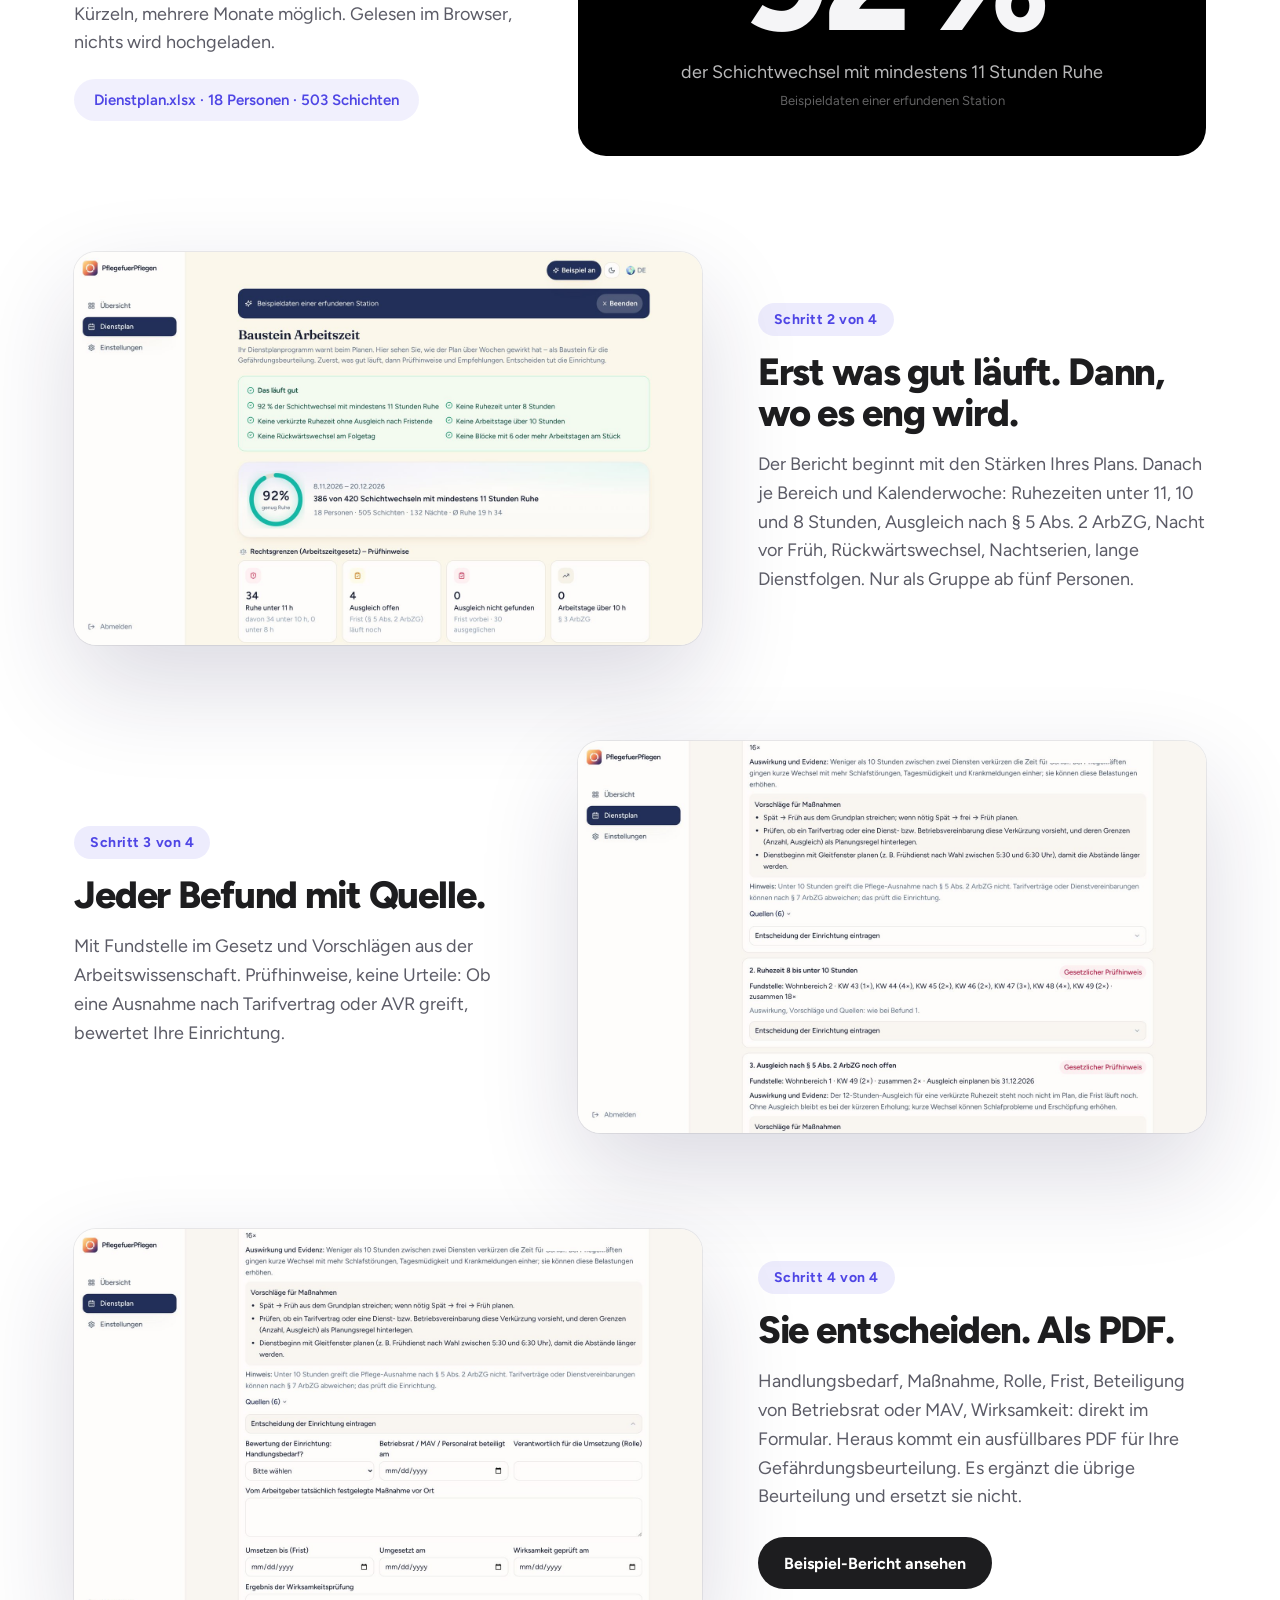
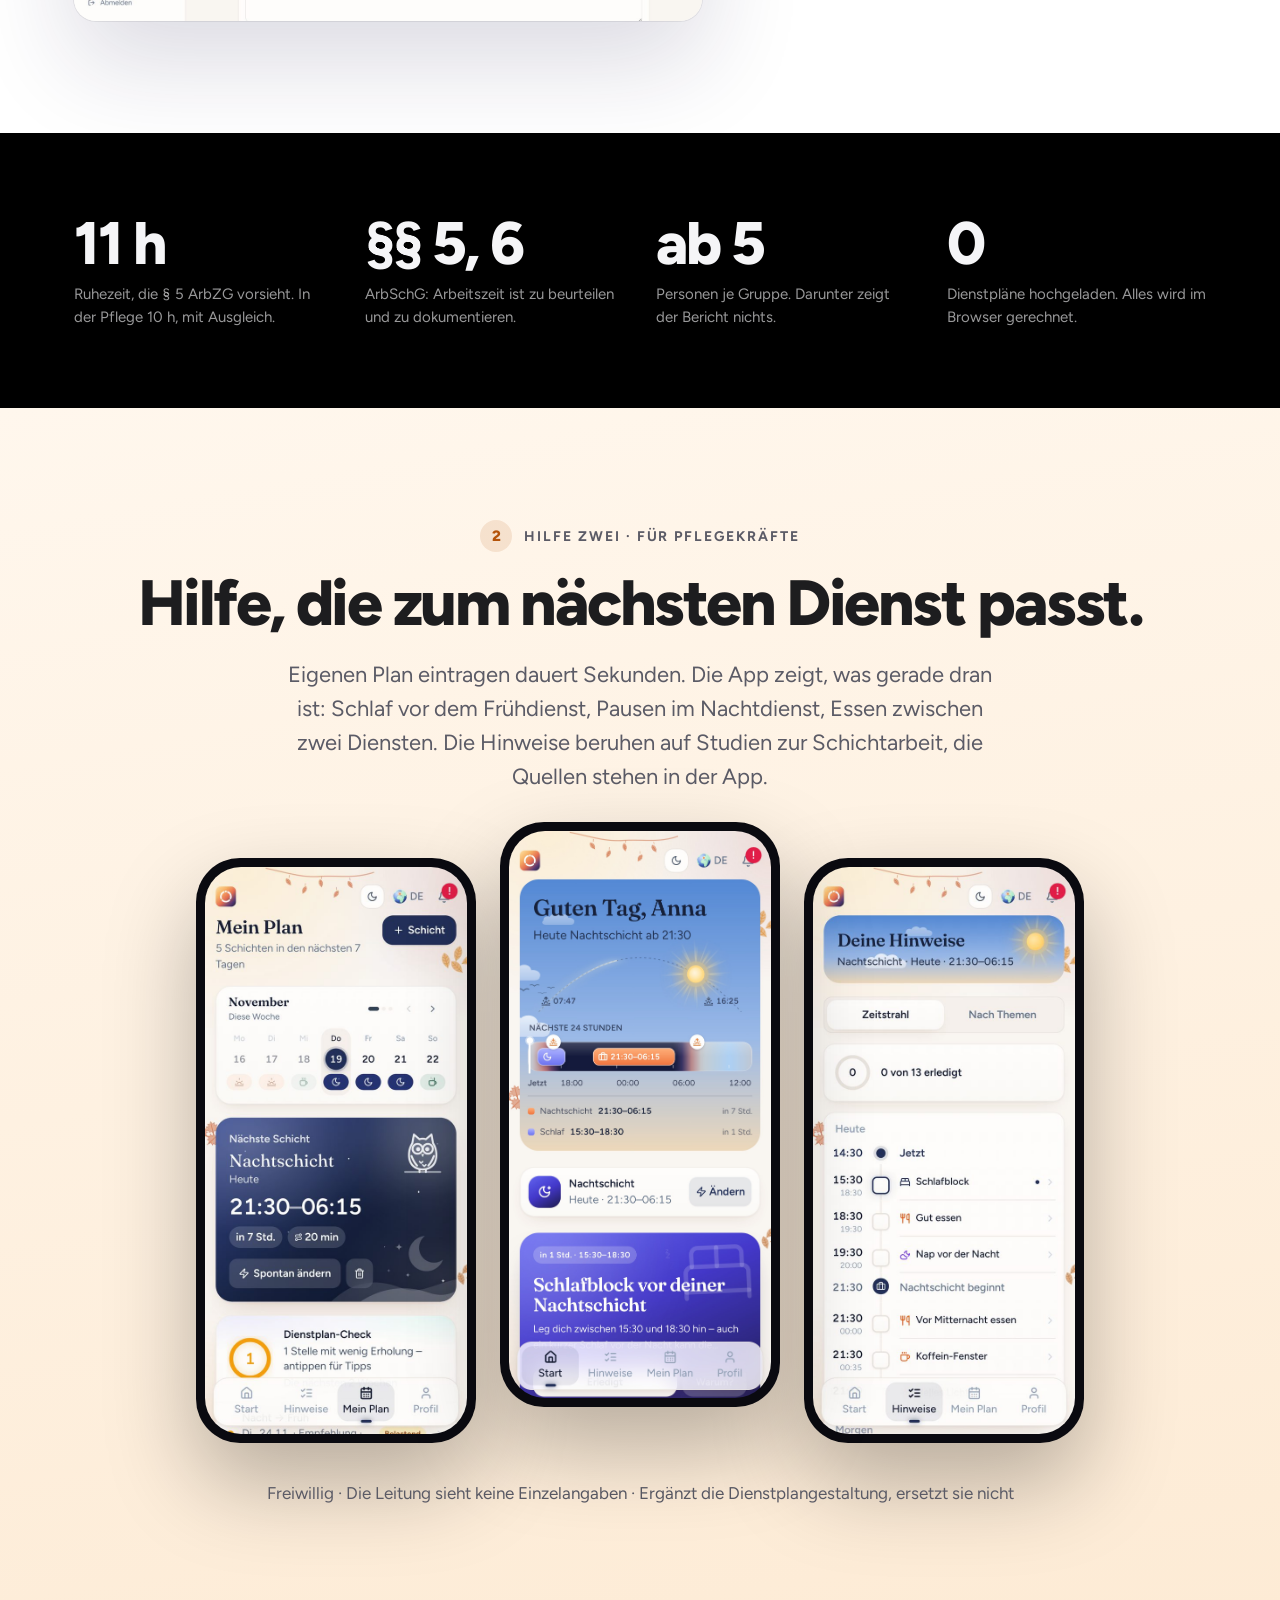
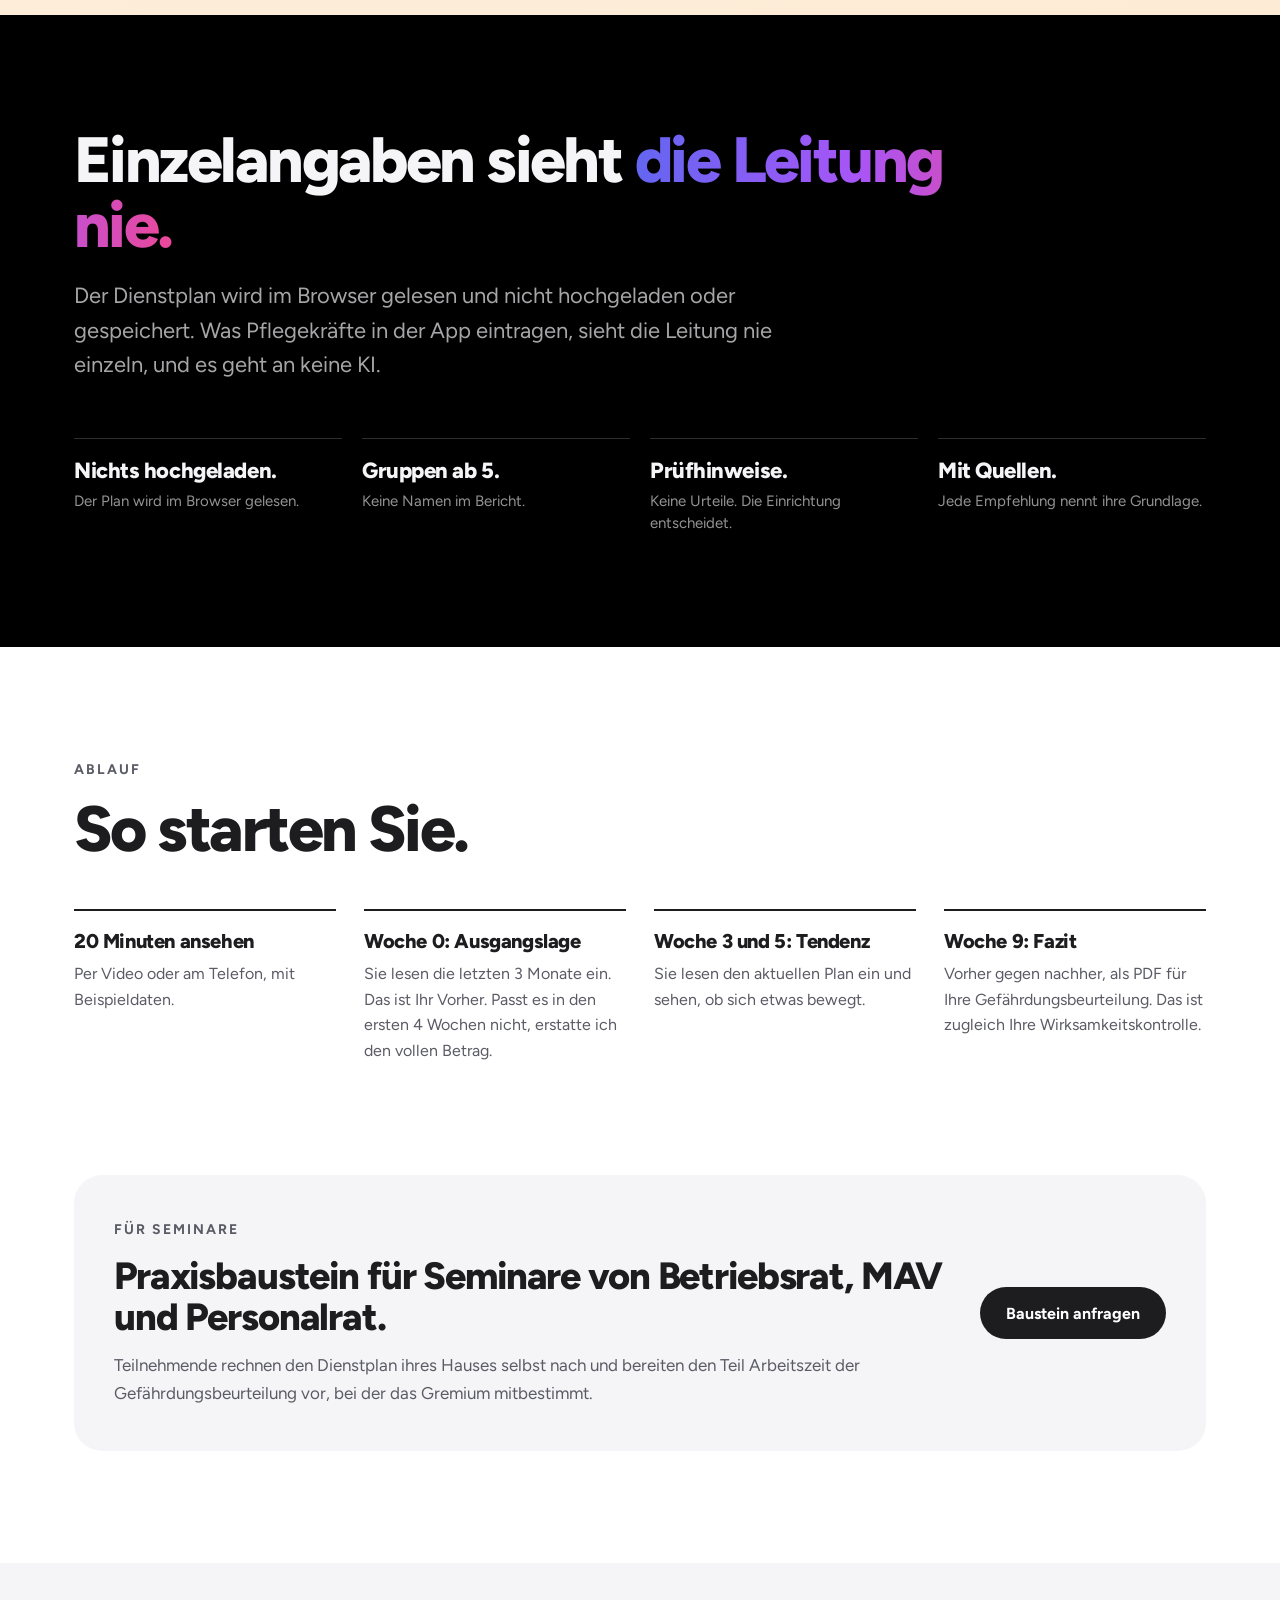
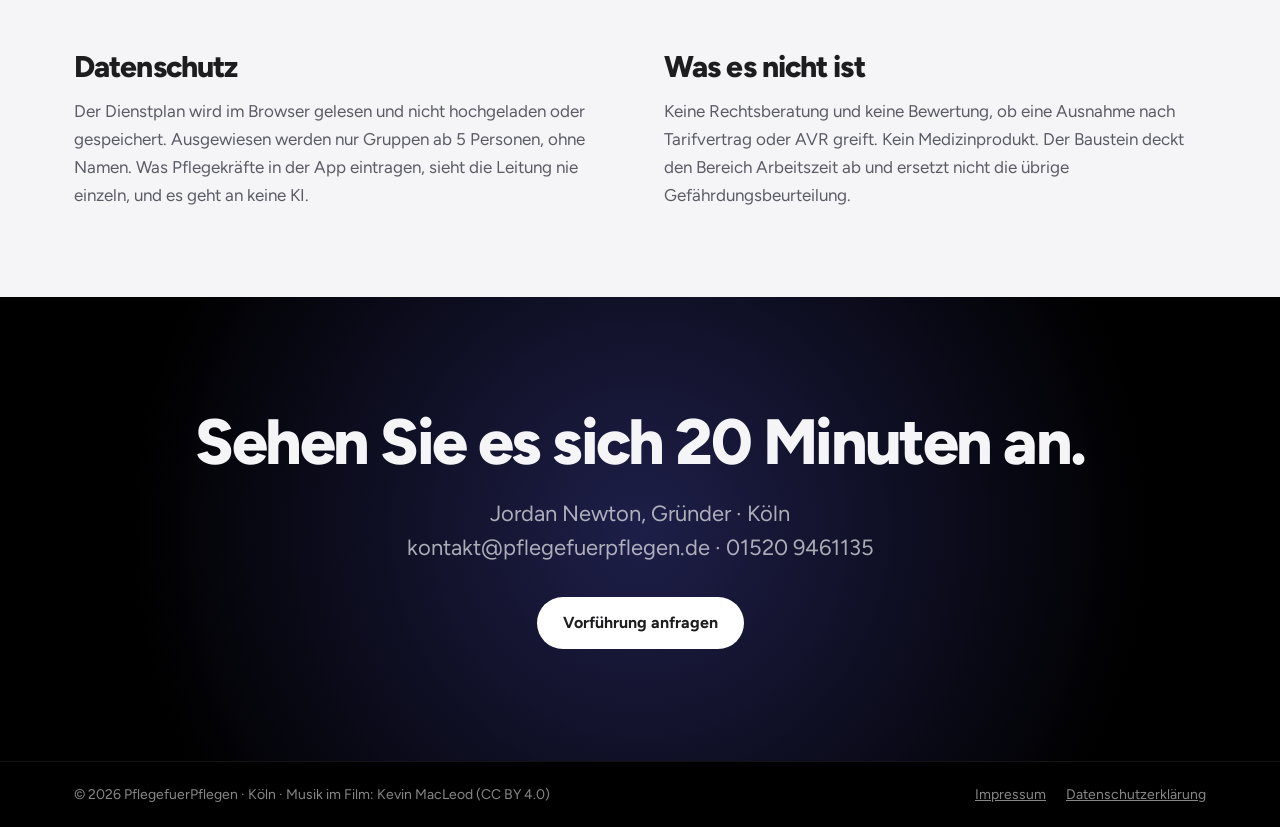
==== commit 129fe7e5: "Add files via upload" ====
--- a/index.html
+++ b/index.html
@@ -3,191 +3,331 @@
 <head>
 <meta charset="utf-8">
 <meta name="viewport" content="width=device-width, initial-scale=1">
-<title>PflegefuerPflegen – kostenloser Dienstplan-Check für Pflegeteams</title>
-<meta name="description" content="Kostenloser Dienstplan-Check für Pflegeteams: Sie schicken 4 Wochen Dienstplan ohne Namen. In 15 Minuten zeige ich Ihnen, wo zwischen zwei Diensten weniger als 11 Stunden Ruhe bleiben.">
-<meta name="color-scheme" content="light dark">
-<meta name="theme-color" content="#f2f4f8" media="(prefers-color-scheme: light)">
-<meta name="theme-color" content="#0b1020" media="(prefers-color-scheme: dark)">
-<link rel="canonical" href="https://pflegefuerpflegen.de/">
-<meta property="og:type" content="website">
-<meta property="og:locale" content="de_DE">
-<meta property="og:site_name" content="PflegefuerPflegen">
-<meta property="og:url" content="https://pflegefuerpflegen.de/">
-<meta property="og:title" content="Kostenloser Dienstplan-Check für Pflegeteams">
-<meta property="og:description" content="Sie schicken 4 Wochen Dienstplan ohne Namen. In 15 Minuten sehen Sie, wo zwischen zwei Diensten weniger als 11 Stunden Ruhe bleiben.">
-<link rel="icon" href="data:image/svg+xml,%3Csvg%20xmlns='http://www.w3.org/2000/svg'%20viewBox='0%200%2064%2064'%3E%3Cdefs%3E%3ClinearGradient%20id='g'%20x1='0'%20y1='0'%20x2='1'%20y2='1'%3E%3Cstop%20offset='0'%20stop-color='%23FFE3A3'/%3E%3Cstop%20offset='.3'%20stop-color='%23F7B267'/%3E%3Cstop%20offset='.55'%20stop-color='%23E76F51'/%3E%3Cstop%20offset='.8'%20stop-color='%235B3A73'/%3E%3Cstop%20offset='1'%20stop-color='%2316213E'/%3E%3C/linearGradient%3E%3C/defs%3E%3Crect%20width='64'%20height='64'%20rx='15'%20fill='url(%23g)'/%3E%3Cg%20fill='none'%20stroke='%23fff'%20stroke-width='5'%20stroke-linecap='round'%3E%3Cpath%20d='M38.51%2017.38A16%2016%200%200%201%2046.83%2037.99'/%3E%3Cpath%20d='M43.11%2043.51A16%2016%200%200%201%2020.89%2043.51'/%3E%3Cpath%20d='M17.17%2037.99A16%2016%200%200%201%2025.49%2017.38'/%3E%3C/g%3E%3Ccircle%20cx='32'%20cy='16'%20r='3'%20fill='%23fff'/%3E%3C/svg%3E">
-<link rel="preload" href="fonts/figtree-latin-wght-normal.woff2" as="font" type="font/woff2" crossorigin>
-<link rel="stylesheet" href="styles.css">
+<title>PflegefuerPflegen – Dienstplan, Arbeitsschutz und Erholung</title>
+<meta name="description" content="PflegefuerPflegen: Die Leitung liest den Dienstplan ein und erhält den Baustein Arbeitszeit für die Gefährdungsbeurteilung. Pflegekräfte bekommen Hinweise zum nächsten Dienst.">
+<style>
+@font-face{font-family:Figtree;font-style:normal;font-weight:300 900;font-display:swap;src:url(assets/fonts/figtree-latin-wght-normal.woff2) format("woff2")}
+@font-face{font-family:Fraunces;font-style:normal;font-weight:600;font-display:swap;src:url(assets/fonts/fraunces-latin-600-normal.woff2) format("woff2")}
+</style>
+<style>
+:root{--ink:#1D1D1F;--sub:#5B5B66;--snow:#F5F5F7;--acc:#4F46E5;--acc-l:#A5B4FC;--warm:#B45309;--line:rgba(29,29,31,.08)}
+*{box-sizing:border-box}
+body{margin:0;background:#fff}
+.p{overflow-x:clip;font-family:Figtree,ui-sans-serif,system-ui,sans-serif;color:var(--ink);-webkit-font-smoothing:antialiased}
+.p a{color:inherit}
+.p a:focus-visible{outline:3px solid #6366F1;outline-offset:3px;border-radius:12px}
+.wrap{max-width:1180px;margin:0 auto;padding:0 24px}
+.sec{padding:112px 0}
+.dark{background:#000;color:var(--snow)}
+.grey{background:var(--snow)}
+.warm{background:linear-gradient(170deg,#FFF7ED 0%,#FDEBD5 100%)}
+.eyebrow{display:inline-flex;align-items:center;gap:12px;margin:0 0 18px;font-size:14px;font-weight:700;letter-spacing:.14em;text-transform:uppercase;color:var(--sub)}
+.dark .eyebrow{color:rgba(245,245,247,.6)}
+.num{display:inline-flex;align-items:center;justify-content:center;width:32px;height:32px;border-radius:999px;background:rgba(79,70,229,.1);color:var(--acc);font-weight:800;font-size:15px;letter-spacing:0}
+.h1{margin:0;font-weight:800;font-size:clamp(46px,8vw,108px);line-height:.98;letter-spacing:-.045em}
+.h2{margin:0;font-weight:800;font-size:clamp(34px,5vw,64px);line-height:1.02;letter-spacing:-.04em}
+.h3{margin:0;font-weight:800;font-size:clamp(26px,3vw,38px);line-height:1.08;letter-spacing:-.03em}
+.lead{margin:22px 0 0;font-size:clamp(18px,2vw,22px);line-height:1.55;color:var(--sub);max-width:720px}
+.dark .lead{color:rgba(245,245,247,.68)}
+.grad{background:linear-gradient(90deg,#6366F1 0%,#A855F7 55%,#EC4899 100%);-webkit-background-clip:text;background-clip:text;color:transparent}
+.btn{display:inline-flex;align-items:center;min-height:52px;padding:0 26px;border-radius:999px;font-weight:700;font-size:16px;text-decoration:none}
+.btn-w{background:#fff;color:var(--ink)!important}
+.btn-o{border:1px solid rgba(245,245,247,.35);color:var(--snow)!important}
+.btn-d{background:var(--ink);color:#fff!important}
+.shot{border-radius:22px;overflow:hidden;background:#fff;box-shadow:0 40px 100px rgba(30,27,75,.16),0 0 0 1px var(--line)}
+.shot img{display:block;width:100%;height:auto}
+.phone{width:min(100%,280px);border-radius:44px;background:#0A0A10;padding:9px;box-shadow:0 40px 90px rgba(0,0,0,.28)}
+.phone img{display:block;width:100%;height:auto;border-radius:36px}
+.concept{display:grid;grid-template-columns:1fr auto 1fr auto 1fr;gap:20px;align-items:center;margin-top:56px}
+.card{background:#fff;border-radius:28px;padding:34px;box-shadow:0 30px 80px rgba(30,27,75,.10),0 0 0 1px var(--line)}
+.card p{margin:12px 0 0;font-size:17px;line-height:1.55;color:var(--sub)}
+.arrow{font-size:34px;color:var(--acc);font-weight:800}
+.h1,.h2,.h3{hyphens:auto;-webkit-hyphens:auto;overflow-wrap:break-word}
+.tag{font-size:13px;font-weight:700;letter-spacing:.14em;text-transform:uppercase}
+.steps{display:grid;gap:96px;margin-top:80px}
+.step{display:grid;grid-template-columns:5fr 7fr;gap:56px;align-items:center}
+.step.rev{grid-template-columns:7fr 5fr}
+.step.rev .txt{order:2}
+.step .txt p{margin:16px 0 0;font-size:18px;line-height:1.6;color:var(--sub)}
+.pill{display:inline-block;margin-bottom:16px;padding:8px 16px;border-radius:999px;background:rgba(79,70,229,.1);color:var(--acc);font-weight:700;font-size:14px;letter-spacing:.04em}
+.chip{display:inline-block;margin-top:22px;padding:12px 20px;border-radius:999px;background:rgba(79,70,229,.08);color:var(--acc);font-weight:600;font-size:15px}
+.stat{background:#000;color:var(--snow);border-radius:28px;padding:48px 40px;text-align:center}
+.stat b{display:block;font-weight:800;font-size:clamp(80px,12vw,150px);letter-spacing:-.06em;line-height:.9}
+.stats{display:grid;grid-template-columns:repeat(4,1fr);gap:32px}
+.stats b{display:block;font-weight:800;font-size:clamp(40px,5vw,60px);letter-spacing:-.04em;line-height:1}
+.stats p{margin:10px 0 0;font-size:15px;line-height:1.5;color:rgba(245,245,247,.62)}
+.phones{display:flex;gap:24px;justify-content:center;align-items:flex-end;margin-top:64px}
+.phones .phone:nth-child(2){transform:translateY(-36px)}
+.words{display:grid;grid-template-columns:repeat(4,1fr);gap:20px;margin-top:56px}
+.words div{border-top:1px solid rgba(245,245,247,.18);padding-top:18px}
+.words b{display:block;font-size:22px;font-weight:800;letter-spacing:-.02em}
+.words span{display:block;margin-top:6px;font-size:15px;line-height:1.5;color:rgba(245,245,247,.6)}
+.ol{display:grid;grid-template-columns:repeat(4,1fr);gap:28px;margin:48px 0 0;padding:0;list-style:none}
+.ol li{border-top:2px solid var(--ink);padding-top:18px}
+.ol b{display:block;font-size:20px;font-weight:800;letter-spacing:-.02em}
+.ol span{display:block;margin-top:8px;font-size:16px;line-height:1.6;color:var(--sub)}
+.two{display:grid;grid-template-columns:1fr 1fr;gap:48px}
+.two p{margin:14px 0 0;font-size:17px;line-height:1.65;color:var(--sub)}
+@media (max-width:900px){
+ .sec{padding:80px 0}
+ .concept{grid-template-columns:1fr}.arrow{transform:rotate(90deg);justify-self:center}
+ .step,.step.rev{grid-template-columns:1fr;gap:32px}.step.rev .txt{order:0}
+ .stats,.words{grid-template-columns:1fr 1fr}
+ .ol,.two{grid-template-columns:1fr}
+ .phones{gap:12px}.phones .phone{width:31%}.phones .phone{border-radius:24px;padding:5px}.phones .phone img{border-radius:20px}
+}
+@media (max-width:520px){.stats,.words{grid-template-columns:1fr}.nav-l{display:none}}
+</style>
 </head>
 <body>
-<a class="skip" href="#inhalt">Zum Inhalt springen</a>
-
-<header class="site-header">
-  <div class="wrap header-inner">
-    <a class="brand" href="index.html">
-      <svg viewBox="0 0 64 64" aria-hidden="true" focusable="false"><defs><linearGradient id="pfp-g" x1="0" y1="0" x2="1" y2="1"><stop offset="0" stop-color="#FFE3A3"/><stop offset=".3" stop-color="#F7B267"/><stop offset=".55" stop-color="#E76F51"/><stop offset=".8" stop-color="#5B3A73"/><stop offset="1" stop-color="#16213E"/></linearGradient></defs><rect width="64" height="64" rx="15" fill="url(#pfp-g)"/><g fill="none" stroke="#fff" stroke-width="5" stroke-linecap="round"><path d="M38.51 17.38A16 16 0 0 1 46.83 37.99"/><path d="M43.11 43.51A16 16 0 0 1 20.89 43.51"/><path d="M17.17 37.99A16 16 0 0 1 25.49 17.38"/></g><circle cx="32" cy="16" r="3" fill="#fff"/></svg>
-      <span>PflegefuerPflegen</span>
-    </a>
-    <nav class="nav" aria-label="Seitenbereiche">
-      <ul>
-        <li><a href="#check">Check</a></li>
-        <li><a href="#app">App</a></li>
-        <li><a href="#pilot">Pilot</a></li>
-        <li><a href="#ueber-mich">Über mich</a></li>
-        <li><a href="#kontakt">Kontakt</a></li>
-      </ul>
-    </nav>
-  </div>
-</header>
-
-<main id="inhalt">
-
-  <section class="hero" aria-labelledby="hero-title">
-    <div class="wrap">
-      <div class="hero-grid">
-        <h1 id="hero-title">Kostenloser <span class="nobr">Dienstplan-Check</span> für Ihr Pflegeteam</h1>
-        <div>
-          <p class="lead">Sie schicken mir 4 Wochen Dienstplan einfach als PDF oder Excel, Namen geschwärzt. Den Rest mache ich. In 15 Minuten zeige ich Ihnen, wie oft zwischen zwei Diensten weniger als 11 Stunden Ruhe bleiben, bei welchen Wechseln und in welchen Wochen es eng wird.</p>
-          <div class="actions">
-            <a class="button" href="https://cal.com/jordannewton/15min">Termin buchen (15 Minuten)</a>
-            <p class="actions-alt">Lieber per E-Mail: <a href="mailto:kontakt@pflegefuerpflegen.de?subject=Dienstplan-Check">kontakt@pflegefuerpflegen.de</a></p>
-          </div>
-        </div>
-      </div>
-
-      <figure class="dw">
-        <div class="dw-field" aria-hidden="true">
-          <div class="dw-night dw-range" style="--a: 22; --b: 30"><span>Nacht</span></div>
-          <div class="dw-midnight dw-point" style="--t: 24"></div>
-          <span class="dw-day dw-day--mo">Montag</span>
-          <span class="dw-day dw-day--di dw-point" style="--t: 24">Dienstag</span>
-
-          <div class="dw-shift dw-shift--spaet dw-range" style="--a: 13.5; --b: 21.5"><span>Spätdienst</span> <span>bis <b>21:30</b></span></div>
-          <div class="dw-shift dw-shift--frueh dw-range" style="--a: 30; --b: 38"><span>Frühdienst</span> <span>ab <b>6:00</b></span></div>
-
-          <div class="dw-ruhe dw-range" style="--a: 21.5; --b: 30"><b>8,5 Std.</b> <span>Ruhe</span></div>
-          <div class="dw-fehlt dw-range" style="--a: 30; --b: 32.5"></div>
-          <div class="dw-soll dw-range" style="--a: 21.5; --b: 32.5"></div>
-          <div class="dw-note dw-point" style="--t: 32.5"><span class="dw-note-head">2,5 Std. fehlen</span> 11 Std. erst um <b>8:30</b></div>
-
-          <div class="dw-axis"></div>
-          <span class="dw-tick dw-point" style="--t: 15">15:00</span>
-          <span class="dw-tick dw-point" style="--t: 18">18:00</span>
-          <span class="dw-tick dw-point" style="--t: 21">21:00</span>
-          <span class="dw-tick dw-point" style="--t: 24">0:00</span>
-          <span class="dw-tick dw-point" style="--t: 27">3:00</span>
-          <span class="dw-tick dw-point" style="--t: 30">6:00</span>
-          <span class="dw-tick dw-point" style="--t: 33">9:00</span>
-          <span class="dw-tick dw-point" style="--t: 36">12:00</span>
-        </div>
-        <figcaption>Beispiel für einen knappen Wechsel: Spätdienst bis 21:30 Uhr, am nächsten Morgen Frühdienst ab 6:00 Uhr. Dazwischen bleiben 8,5 Stunden Ruhe. 11 Stunden wären erst um 8:30 Uhr erreicht.</figcaption>
-      </figure>
-    </div>
-  </section>
-
-  <section class="section" id="check" aria-labelledby="check-title">
-    <div class="wrap">
-      <h2 id="check-title">So läuft der Check</h2>
-      <ol class="steps" role="list">
-        <li>
-          <h3>Plan schicken</h3>
-          <p>Sie schicken mir 4 Wochen Dienstplan als PDF oder Excel an <a href="mailto:kontakt@pflegefuerpflegen.de?subject=Dienstplan-Check">kontakt@pflegefuerpflegen.de</a>. Die Namen schwärzen Sie vorher oder ersetzen sie durch Nummern. Angaben zu Krankheit brauche ich nicht.</p>
-        </li>
-        <li>
-          <h3>Auswertung auf meinem Rechner</h3>
-          <p>Ich werte den Plan nur auf meinem eigenen Rechner aus. Nach unserem Gespräch lösche ich ihn.</p>
-        </li>
-        <li>
-          <h3>15 Minuten am Telefon</h3>
-          <p>Ich zeige Ihnen, wo es eng wird. Danach bekommen Sie den Bericht als PDF.</p>
-        </li>
+<div class="p">
+
+  <!-- Kopf -->
+  <header class="dark" style="border-bottom: 1px solid rgba(255,255,255,0.08)">
+    <div class="wrap" style="padding-top: 16px; padding-bottom: 16px; display: flex; flex-wrap: wrap; align-items: center; justify-content: space-between; gap: 12px 24px">
+      <a href="#start" style="display: flex; align-items: center; gap: 10px; text-decoration: none">
+        <svg width="28" height="28" viewBox="0 0 28 28" fill="none" aria-hidden="true"><rect x="1" y="1" width="26" height="26" rx="8" stroke="#A5B4FC" stroke-width="2"/><path d="M8 15.5l4 4 8-10" stroke="#A5B4FC" stroke-width="2.2" stroke-linecap="round" stroke-linejoin="round"/></svg>
+        <span style="font-family: Fraunces, Georgia, serif; font-weight: 600; font-size: 20px">PflegefuerPflegen</span>
+      </a>
+      <nav aria-label="Hauptmenü" style="display: flex; flex-wrap: wrap; align-items: center; gap: 4px 22px; font-size: 15px">
+        <a class="nav-l" href="#vergleich" style="text-decoration: none; padding: 10px 0; color: rgba(245,245,247,0.7)">Vergleich</a>
+        <a class="nav-l" href="#idee" style="text-decoration: none; padding: 10px 0; color: rgba(245,245,247,0.7)">Idee</a>
+        <a class="nav-l" href="#leitung" style="text-decoration: none; padding: 10px 0; color: rgba(245,245,247,0.7)">Für Leitungen</a>
+        <a class="nav-l" href="#team" style="text-decoration: none; padding: 10px 0; color: rgba(245,245,247,0.7)">Für Pflegekräfte</a>
+        <a class="nav-l" href="#vertrauen" style="text-decoration: none; padding: 10px 0; color: rgba(245,245,247,0.7)">Datenschutz</a>
+        <a class="btn btn-w" href="mailto:kontakt@pflegefuerpflegen.de?subject=Vorf%C3%BChrung%20PflegefuerPflegen" style="min-height: 42px; padding: 0 18px; font-size: 15px">Vorführung anfragen</a>
+      </nav>
+    </div>
+  </header>
+
+  <!-- Hero -->
+  <section id="start" class="dark" style="position: relative; overflow: hidden">
+    <div aria-hidden="true" style="position: absolute; left: 50%; top: 46%; width: 1500px; height: 1500px; margin: -750px 0 0 -750px; border-radius: 50%; background: radial-gradient(circle, rgba(99,102,241,0.34) 0%, rgba(99,102,241,0.08) 35%, rgba(99,102,241,0) 62%); pointer-events: none"></div>
+    <div class="wrap" style="position: relative; padding-top: 96px; padding-bottom: 88px; text-align: center">
+      <p class="eyebrow" style="justify-content: center">Für Pflegeheime und ihre Träger</p>
+      <h1 class="h1">Ein Dienstplan.<br><span class="grad">Zwei Hilfen.</span></h1>
+      <p class="lead" style="margin-left: auto; margin-right: auto"><strong style="color: #F5F5F7">Ihr Dienstplanprogramm warnt beim Planen. PflegefuerPflegen zeigt, was danach passiert ist.</strong></p>
+      <p class="lead" style="margin: 14px auto 0">Die Leitung sieht geplant gegen gearbeitet und vorher gegen nachher, als Baustein Arbeitszeit für die Gefährdungsbeurteilung. Die Pflegekräfte bekommen Hinweise zum nächsten Dienst. Einzelangaben sieht die Leitung nie.</p>
+      <div style="margin: 48px auto 0; max-width: 1040px; border-radius: 24px; overflow: hidden; box-shadow: 0 60px 140px rgba(0,0,0,0.7), 0 0 0 1px rgba(255,255,255,0.12)">
+        <video src="assets/pfp-intro.mp4" poster="assets/pfp-intro-poster.jpg" controls playsinline preload="metadata" style="display: block; width: 100%; aspect-ratio: 16 / 9; background: #000" aria-label="PflegefuerPflegen erklärt in 2 Minuten 20"></video>
+      </div>
+      <p style="margin: 14px 0 0; font-size: 14px; color: rgba(245,245,247,0.5)">2 Minuten 20 · mit Musik</p>
+      <div style="margin-top: 36px; display: flex; flex-wrap: wrap; justify-content: center; gap: 12px">
+        <a class="btn btn-w" href="mailto:kontakt@pflegefuerpflegen.de?subject=Vorf%C3%BChrung%20PflegefuerPflegen">20 Minuten Vorführung anfragen</a>
+        <a class="btn btn-o" href="assets/beispiel-bericht.pdf" target="_blank" rel="noopener">Beispiel-Bericht (PDF)</a>
+      </div>
+      <p style="margin: 16px 0 0; font-size: 14px; color: rgba(245,245,247,0.5)">Per Video oder am Telefon, mit Beispieldaten.</p>
+    </div>
+  </section>
+
+  <!-- Vergleichen -->
+  <section id="vergleich" class="sec">
+    <div class="wrap">
+      <p class="eyebrow">Für Leitungen</p>
+      <h2 class="h2" style="max-width: 900px">Sehen, was nach dem Planen passiert ist.</h2>
+      <p class="lead">Lesen Sie zwei Dienstpläne ein: den geplanten und den gearbeiteten, oder einen von vorher und einen von nachher. Der Baustein zeigt, was sich im Alltag verändert hat. So sehen Sie auch, ob Ihr Ausfallkonzept wirkt, zum Beispiel ein Springerpool: Wird seltener aus dem Frei geholt? Gibt es weniger kurze Ruhezeiten?</p>
+      <div style="display: grid; grid-template-columns: repeat(auto-fit, minmax(260px, 1fr)); gap: 20px; margin-top: 48px">
+        <div class="card">
+          <div class="tag" style="color: var(--acc)">Geplant gegen gearbeitet</div>
+          <div class="h3" style="margin-top: 12px; font-size: 26px">Wie oft wurde anders gearbeitet als geplant?</div>
+          <p>Wie oft wurde an einem geplant freien Tag gearbeitet (Holen aus dem Frei), bei wie vielen Personen, in welcher Woche und welchem Bereich. Dazu: Kamen dadurch kurze Ruhezeiten dazu?</p>
+        </div>
+        <div class="card">
+          <div class="tag" style="color: var(--acc)">Vorher gegen nachher</div>
+          <div class="h3" style="margin-top: 12px; font-size: 26px">Hat die Maßnahme gewirkt?</div>
+          <p>Zwei Zeiträume nebeneinander, je 100 Schichtwechsel gerechnet. Besser, schlechter oder gleich, für Ihre Wirksamkeitskontrolle nach § 3 ArbSchG.</p>
+        </div>
+        <div class="card">
+          <div class="tag" style="color: var(--acc)">Belastung im Team</div>
+          <div class="h3" style="margin-top: 12px; font-size: 26px">Trifft es wenige oder viele?</div>
+          <p>Auf wie viele Personen entfallen die kurzen Ruhezeiten? Wer kommt hochgerechnet auf 48 Nächte im Jahr, die Schwelle für Nachtarbeitnehmer? Nur Anzahlen, nie Namen.</p>
+        </div>
+      </div>
+      <div class="shot" style="margin-top: 48px"><img src="assets/leitung-vergleich.jpg" alt="Vergleich geplant gegen gearbeitet: 11-mal an einem geplant freien Tag gearbeitet, bei 5 von 18 Personen, Verlauf je Woche, Beispieldaten"></div>
+      <p style="margin: 12px 0 0; font-size: 14px; color: var(--sub); text-align: center">Vergleich in der App, Beispieldaten einer erfundenen Station</p>
+    </div>
+  </section>
+
+  <!-- Idee -->
+  <section id="idee" class="sec grey">
+    <div class="wrap">
+      <p class="eyebrow">Die Idee</p>
+      <h2 class="h2">So hängt es zusammen.</h2>
+      <p class="lead">Beide Seiten arbeiten mit demselben Dienstplan. Jede bekommt daraus, was sie braucht.</p>
+      <div class="concept">
+        <div class="card">
+          <div class="tag" style="color: var(--acc)">Für die Leitung</div>
+          <div class="h3" style="margin-top: 12px; font-size: 30px">Baustein Arbeitszeit</div>
+          <p>für die Gefährdungsbeurteilung. Befunde, Quellen, Maßnahmen, PDF.</p>
+        </div>
+        <div class="arrow" aria-hidden="true">←</div>
+        <div class="card" style="text-align: center">
+          <svg width="120" height="96" viewBox="0 0 120 96" aria-hidden="true" style="margin-bottom: 14px"><g fill="rgba(79,70,229,0.14)"><rect x="1" y="1" width="16" height="20" rx="4"/><rect x="21" y="1" width="16" height="20" rx="4" fill="#4F46E5"/><rect x="41" y="1" width="16" height="20" rx="4"/><rect x="61" y="1" width="16" height="20" rx="4"/><rect x="81" y="1" width="16" height="20" rx="4" fill="#4F46E5"/><rect x="101" y="1" width="16" height="20" rx="4"/><rect x="1" y="25" width="16" height="20" rx="4"/><rect x="21" y="25" width="16" height="20" rx="4"/><rect x="41" y="25" width="16" height="20" rx="4" fill="#4F46E5"/><rect x="61" y="25" width="16" height="20" rx="4"/><rect x="81" y="25" width="16" height="20" rx="4"/><rect x="101" y="25" width="16" height="20" rx="4" fill="#4F46E5"/><rect x="1" y="49" width="16" height="20" rx="4" fill="#4F46E5"/><rect x="21" y="49" width="16" height="20" rx="4"/><rect x="41" y="49" width="16" height="20" rx="4"/><rect x="61" y="49" width="16" height="20" rx="4" fill="#4F46E5"/><rect x="81" y="49" width="16" height="20" rx="4"/><rect x="101" y="49" width="16" height="20" rx="4"/><rect x="1" y="73" width="16" height="20" rx="4"/><rect x="21" y="73" width="16" height="20" rx="4"/><rect x="41" y="73" width="16" height="20" rx="4"/><rect x="61" y="73" width="16" height="20" rx="4"/><rect x="81" y="73" width="16" height="20" rx="4" fill="#4F46E5"/><rect x="101" y="73" width="16" height="20" rx="4"/></g></svg>
+          <div class="h3" style="font-size: 30px">Ein Dienstplan</div>
+          <p>der Station</p>
+        </div>
+        <div class="arrow" aria-hidden="true">→</div>
+        <div class="card">
+          <div class="tag" style="color: var(--warm)">Für die Pflegekräfte</div>
+          <div class="h3" style="margin-top: 12px; font-size: 30px">Hinweise zum nächsten Dienst</div>
+          <p>Schlaf, Pausen, Essen. Freiwillig und nur für sie selbst.</p>
+        </div>
+      </div>
+    </div>
+  </section>
+
+  <!-- Leitung -->
+  <section id="leitung" class="sec">
+    <div class="wrap">
+      <p class="eyebrow"><span class="num">1</span>Hilfe eins · Für Leitungen</p>
+      <h2 class="h2" style="max-width: 900px">Der Teil Arbeitszeit Ihrer Gefährdungsbeurteilung. Aus dem echten Dienstplan.</h2>
+      <p class="lead">Das Arbeitsschutzgesetz nennt die Arbeitszeit ausdrücklich als Quelle von Gefährdung (§ 5 ArbSchG) und verlangt Unterlagen zu Ergebnis, Maßnahmen und Überprüfung (§ 6 ArbSchG). Der Baustein liefert die Zahlen dafür und lässt Platz für Ihre Entscheidungen.</p>
+      <p class="lead" style="margin-top: 14px">Sie brauchen nur Ihren Dienstplan, Ihr Team muss nichts installieren.</p>
+
+      <div class="steps">
+        <div class="step">
+          <div class="txt">
+            <span class="pill">Schritt 1 von 4</span>
+            <h3 class="h3">Dienstplan einlesen.</h3>
+            <p>Excel oder CSV, so wie er ist: Liste oder Raster mit Kürzeln, mehrere Monate möglich. Gelesen im Browser, nichts wird hochgeladen.</p>
+            <span class="chip">Dienstplan.xlsx · 18 Personen · 503 Schichten</span>
+          </div>
+          <div class="stat">
+            <span style="font-size: 16px; color: rgba(245,245,247,0.6)">Sofort sichtbar</span>
+            <b style="margin-top: 14px">92 %</b>
+            <span style="display: block; margin-top: 16px; font-size: 18px; color: rgba(245,245,247,0.75)">der Schichtwechsel mit mindestens 11 Stunden Ruhe</span>
+            <span style="display: block; margin-top: 10px; font-size: 13px; color: rgba(245,245,247,0.4)">Beispieldaten einer erfundenen Station</span>
+          </div>
+        </div>
+
+        <div class="step rev">
+          <div class="txt">
+            <span class="pill">Schritt 2 von 4</span>
+            <h3 class="h3">Erst was gut läuft. Dann, wo es eng wird.</h3>
+            <p>Der Bericht beginnt mit den Stärken Ihres Plans. Danach je Bereich und Kalenderwoche: Ruhezeiten unter 11, 10 und 8 Stunden, Ausgleich nach § 5 Abs. 2 ArbZG, Nacht vor Früh, Rückwärtswechsel, Nachtserien, lange Dienstfolgen. Nur als Gruppe ab fünf Personen.</p>
+          </div>
+          <div class="shot"><img src="assets/leitung-baustein.jpg" alt="Baustein Arbeitszeit: zuerst „Das läuft gut“, dann 92 % der Schichtwechsel mit mindestens 11 Stunden Ruhe und Prüfhinweise, Beispieldaten"></div>
+        </div>
+
+        <div class="step">
+          <div class="txt">
+            <span class="pill">Schritt 3 von 4</span>
+            <h3 class="h3">Jeder Befund mit Quelle.</h3>
+            <p>Mit Fundstelle im Gesetz und Vorschlägen aus der Arbeitswissenschaft. Prüfhinweise, keine Urteile: Ob eine Ausnahme nach Tarifvertrag oder AVR greift, bewertet Ihre Einrichtung.</p>
+          </div>
+          <div class="shot"><img src="assets/leitung-befunde.jpg" alt="Liste der Befunde mit Fundstellen und Vorschlägen, Beispieldaten"></div>
+        </div>
+
+        <div class="step rev">
+          <div class="txt">
+            <span class="pill">Schritt 4 von 4</span>
+            <h3 class="h3">Sie entscheiden. Als PDF.</h3>
+            <p>Handlungsbedarf, Maßnahme, Rolle, Frist, Beteiligung von Betriebsrat oder MAV, Wirksamkeit: direkt im Formular. Heraus kommt ein ausfüllbares PDF für Ihre Gefährdungsbeurteilung. Es ergänzt die übrige Beurteilung und ersetzt sie nicht.</p>
+            <a class="btn btn-d" href="assets/beispiel-bericht.pdf" target="_blank" rel="noopener" style="margin-top: 26px">Beispiel-Bericht ansehen</a>
+          </div>
+          <div class="shot"><img src="assets/leitung-formular.jpg" alt="Formular zu einem Befund: Handlungsbedarf, Beteiligung, Verantwortlich, Frist, Beispieldaten"></div>
+        </div>
+      </div>
+    </div>
+  </section>
+
+  <!-- Zahlen -->
+  <section class="dark" style="padding: 80px 0">
+    <div class="wrap stats">
+      <div><b>11 h</b><p>Ruhezeit, die § 5 ArbZG vorsieht. In der Pflege 10 h, mit Ausgleich.</p></div>
+      <div><b>§§ 5, 6</b><p>ArbSchG: Arbeitszeit ist zu beurteilen und zu dokumentieren.</p></div>
+      <div><b>ab 5</b><p>Personen je Gruppe. Darunter zeigt der Bericht nichts.</p></div>
+      <div><b>0</b><p>Dienstpläne hochgeladen. Alles wird im Browser gerechnet.</p></div>
+    </div>
+  </section>
+
+  <!-- Pflegekräfte -->
+  <section id="team" class="sec warm">
+    <div class="wrap" style="text-align: center">
+      <p class="eyebrow" style="justify-content: center"><span class="num" style="background: rgba(180,83,9,0.12); color: var(--warm)">2</span>Hilfe zwei · Für Pflegekräfte</p>
+      <h2 class="h2">Hilfe, die zum nächsten Dienst passt.</h2>
+      <p class="lead" style="margin-left: auto; margin-right: auto">Eigenen Plan eintragen dauert Sekunden. Die App zeigt, was gerade dran ist: Schlaf vor dem Frühdienst, Pausen im Nachtdienst, Essen zwischen zwei Diensten. Die Hinweise beruhen auf Studien zur Schichtarbeit, die Quellen stehen in der App.</p>
+      <div class="phones">
+        <div class="phone"><img src="assets/pflegekraft-plan.jpg" alt="Eigener Dienstplan in der App, Beispieldaten"></div>
+        <div class="phone"><img src="assets/pflegekraft-startseite.jpg" alt="Startseite der App mit nächstem Dienst und Schlafblock-Hinweis, Beispieldaten"></div>
+        <div class="phone"><img src="assets/pflegekraft-hinweise.jpg" alt="Hinweise im Tagesverlauf, Beispieldaten"></div>
+      </div>
+      <p style="margin: 40px 0 0; font-size: 17px; color: var(--sub)">Freiwillig · Die Leitung sieht keine Einzelangaben · Ergänzt die Dienstplangestaltung, ersetzt sie nicht</p>
+    </div>
+  </section>
+
+  <!-- Vertrauen -->
+  <section id="vertrauen" class="sec dark">
+    <div class="wrap">
+      <h2 class="h2" style="max-width: 900px">Einzelangaben sieht <span class="grad">die Leitung nie.</span></h2>
+      <p class="lead">Der Dienstplan wird im Browser gelesen und nicht hochgeladen oder gespeichert. Was Pflegekräfte in der App eintragen, sieht die Leitung nie einzeln, und es geht an keine KI.</p>
+      <div class="words">
+        <div><b>Nichts hochgeladen.</b><span>Der Plan wird im Browser gelesen.</span></div>
+        <div><b>Gruppen ab 5.</b><span>Keine Namen im Bericht.</span></div>
+        <div><b>Prüfhinweise.</b><span>Keine Urteile. Die Einrichtung entscheidet.</span></div>
+        <div><b>Mit Quellen.</b><span>Jede Empfehlung nennt ihre Grundlage.</span></div>
+      </div>
+    </div>
+  </section>
+
+  <!-- Start -->
+  <section class="sec">
+    <div class="wrap">
+      <p class="eyebrow">Ablauf</p>
+      <h2 class="h2">So starten Sie.</h2>
+      <ol class="ol">
+        <li><b>20 Minuten ansehen</b><span>Per Video oder am Telefon, mit Beispieldaten.</span></li>
+        <li><b>Woche 0: Ausgangslage</b><span>Sie lesen die letzten 3 Monate ein. Das ist Ihr Vorher. Passt es in den ersten 4 Wochen nicht, erstatte ich den vollen Betrag.</span></li>
+        <li><b>Woche 3 und 5: Tendenz</b><span>Sie lesen den aktuellen Plan ein und sehen, ob sich etwas bewegt.</span></li>
+        <li><b>Woche 9: Fazit</b><span>Vorher gegen nachher, als PDF für Ihre Gefährdungsbeurteilung. Das ist zugleich Ihre Wirksamkeitskontrolle.</span></li>
       </ol>
-      <div class="note">
-        <p>Der Bericht zeigt, was im Plan steht. Ob etwas rechtlich zulässig ist, bewertet er nicht.</p>
-        <p>11 Stunden Ruhe zwischen zwei Diensten sind nach § 5 Arbeitszeitgesetz die Regel. In der Pflege sind unter bestimmten Bedingungen kürzere Ruhezeiten möglich, etwa mit Ausgleich oder durch einen Tarifvertrag.</p>
-      </div>
-      <div class="actions">
-        <a class="button" href="https://cal.com/jordannewton/15min">Termin buchen (15 Minuten)</a>
-      </div>
-    </div>
-  </section>
-
-  <section class="section" id="app" aria-labelledby="app-title">
-    <div class="wrap">
-      <h2 id="app-title">Die App für Ihr Team</h2>
-      <p class="intro">PflegefuerPflegen ist eine App für Pflegekräfte im Schichtdienst. Sie arbeitet mit dem echten Dienstplan Ihres Teams.</p>
-      <div class="features">
-        <div class="feature">
-          <h3>Hinweise passend zum Dienstplan</h3>
-          <p>Die App gibt Hinweise zu Schlaf, Pausen und Mahlzeiten. Sie passen zum echten Dienstplan, auch wenn sich ein Dienst kurzfristig ändert.</p>
-        </div>
-        <div class="feature">
-          <h3>Faires Einspringen</h3>
-          <p>Fällt jemand aus, fragt die App nach festen Regeln:</p>
-          <ul class="rules" role="list">
-            <li>Gefragt werden nur Freiwillige.</li>
-            <li>Wer die meiste Ruhe hätte, wird zuerst gefragt.</li>
-            <li>Weniger als 11 Stunden Ruhe nur mit Freigabe der Leitung.</li>
-            <li>Nachts bekommt niemand eine Benachrichtigung.</li>
-          </ul>
-        </div>
-        <div class="feature">
-          <h3>Eigene Daten bleiben bei der Pflegekraft</h3>
-          <p>Angaben zu Schlaf und Müdigkeit sieht nur die Pflegekraft selbst. Die Leitung sieht nur Werte der Gruppe: erst ab 5 Personen und nur von denen, die zugestimmt haben.</p>
-        </div>
-        <div class="feature">
-          <h3>Keine Diagnosen</h3>
-          <p>Die App stellt keine Diagnosen und gibt keine Behandlungsempfehlungen.</p>
-        </div>
-      </div>
-    </div>
-  </section>
-
-  <section class="section" id="pilot" aria-labelledby="pilot-title">
-    <div class="wrap pilot-grid">
+    </div>
+  </section>
+
+  <!-- Seminare -->
+  <section id="seminare" style="padding: 0 0 112px">
+    <div class="wrap">
+      <div class="grey" style="border-radius: 28px; padding: 44px 40px; display: flex; flex-wrap: wrap; gap: 24px; align-items: center; justify-content: space-between">
+        <div style="flex: 1 1 520px; min-width: 0">
+          <p class="eyebrow">Für Seminare</p>
+          <h3 class="h3">Praxisbaustein für Seminare von Betriebsrat, MAV und Personalrat.</h3>
+          <p style="margin: 14px 0 0; font-size: 17px; line-height: 1.6; color: var(--sub)">Teilnehmende rechnen den Dienstplan ihres Hauses selbst nach und bereiten den Teil Arbeitszeit der Gefährdungsbeurteilung vor, bei der das Gremium mitbestimmt.</p>
+        </div>
+        <a class="btn btn-d" href="mailto:kontakt@pflegefuerpflegen.de?subject=Praxisbaustein%20Seminar">Baustein anfragen</a>
+      </div>
+    </div>
+  </section>
+
+  <!-- Grenzen -->
+  <section class="grey" style="padding: 88px 0">
+    <div class="wrap two">
       <div>
-        <h2 id="pilot-title">Pilot ab Januar</h2>
-        <p class="intro">Ab Januar 2027 begleite ich die ersten Teams mit der App. Wenn Sie Interesse haben, sprechen wir im Termin darüber.</p>
-        <div class="actions">
-          <a class="button" href="https://cal.com/jordannewton/15min">Termin buchen (15 Minuten)</a>
-        </div>
-      </div>
-      <dl class="facts">
-        <div><dt>Start</dt><dd>Januar 2027</dd></div>
-        <div><dt>Umfang</dt><dd>ein Team</dd></div>
-        <div><dt>Dauer</dt><dd>8 Wochen</dd></div>
-        <div><dt>Teilnahme</dt><dd>freiwillig für die Pflegekräfte</dd></div>
-        <div><dt>Plätze</dt><dd>nur wenige</dd></div>
-      </dl>
-    </div>
-  </section>
-
-  <section class="section about" id="ueber-mich" aria-labelledby="about-title">
-    <div class="wrap">
-      <h2 id="about-title">Wer dahinter steht</h2>
-      <p class="lead">Ich bin Jordan Newton und entwickle PflegefuerPflegen in Köln. Die App entsteht im Austausch mit Pflegekräften aus der Praxis.</p>
-      <p>Wenn Sie anrufen, schreiben oder einen Termin buchen, sprechen Sie direkt mit mir. Meine Anschrift finden Sie im <a href="impressum.html">Impressum</a>.</p>
-    </div>
-  </section>
-
-</main>
-
-<footer class="site-footer" id="kontakt">
-  <div class="wrap">
-    <h2>Kontakt</h2>
-    <dl class="contact">
-      <div><dt>E-Mail</dt><dd><a href="mailto:kontakt@pflegefuerpflegen.de">kontakt@pflegefuerpflegen.de</a></dd></div>
-      <div><dt>Telefon</dt><dd><a class="nobr" href="tel:+4915209461135">01520 9461135</a></dd></div>
-      <div><dt>Termin</dt><dd><a href="https://cal.com/jordannewton/15min">Termin buchen (15 Minuten)</a></dd></div>
-    </dl>
-    <div class="footer-bottom">
-      <p>© 2026 Jordan Newton, Köln</p>
-      <ul class="legal-links" role="list">
-        <li><a href="impressum.html">Impressum</a></li>
-        <li><a href="datenschutz.html">Datenschutz</a></li>
-      </ul>
-    </div>
-  </div>
-</footer>
+        <h3 class="h3" style="font-size: 30px">Datenschutz</h3>
+        <p>Der Dienstplan wird im Browser gelesen und nicht hochgeladen oder gespeichert. Ausgewiesen werden nur Gruppen ab 5 Personen, ohne Namen. Was Pflegekräfte in der App eintragen, sieht die Leitung nie einzeln, und es geht an keine KI.</p>
+      </div>
+      <div>
+        <h3 class="h3" style="font-size: 30px">Was es nicht ist</h3>
+        <p>Keine Rechtsberatung und keine Bewertung, ob eine Ausnahme nach Tarifvertrag oder AVR greift. Kein Medizinprodukt. Der Baustein deckt den Bereich Arbeitszeit ab und ersetzt nicht die übrige Gefährdungsbeurteilung.</p>
+      </div>
+    </div>
+  </section>
+
+  <!-- Kontakt -->
+  <section id="kontakt" class="dark" style="position: relative; overflow: hidden; padding: 112px 0">
+    <div aria-hidden="true" style="position: absolute; left: 50%; top: 50%; width: 1200px; height: 1200px; margin: -600px 0 0 -600px; border-radius: 50%; background: radial-gradient(circle, rgba(99,102,241,0.30) 0%, rgba(99,102,241,0) 60%); pointer-events: none"></div>
+    <div class="wrap" style="position: relative; text-align: center">
+      <h2 class="h2">Sehen Sie es sich 20 Minuten an.</h2>
+      <p class="lead" style="margin-left: auto; margin-right: auto">Jordan Newton, Gründer · Köln<br>kontakt@pflegefuerpflegen.de · 01520 9461135</p>
+      <a class="btn btn-w" href="mailto:kontakt@pflegefuerpflegen.de?subject=Vorf%C3%BChrung%20PflegefuerPflegen" style="margin-top: 32px">Vorführung anfragen</a>
+    </div>
+  </section>
+
+  <footer style="background: #000; color: rgba(245,245,247,0.55); border-top: 1px solid rgba(255,255,255,0.08)">
+    <div class="wrap" style="padding-top: 24px; padding-bottom: 24px; display: flex; flex-wrap: wrap; gap: 8px 24px; justify-content: space-between; font-size: 14px">
+      <span>© 2026 PflegefuerPflegen · Köln · Musik im Film: Kevin MacLeod (CC BY 4.0)</span>
+      <span style="display: flex; gap: 20px"><a href="impressum.html">Impressum</a><a href="datenschutz.html">Datenschutzerklärung</a></span>
+    </div>
+  </footer>
+</div>
 </body>
 </html>
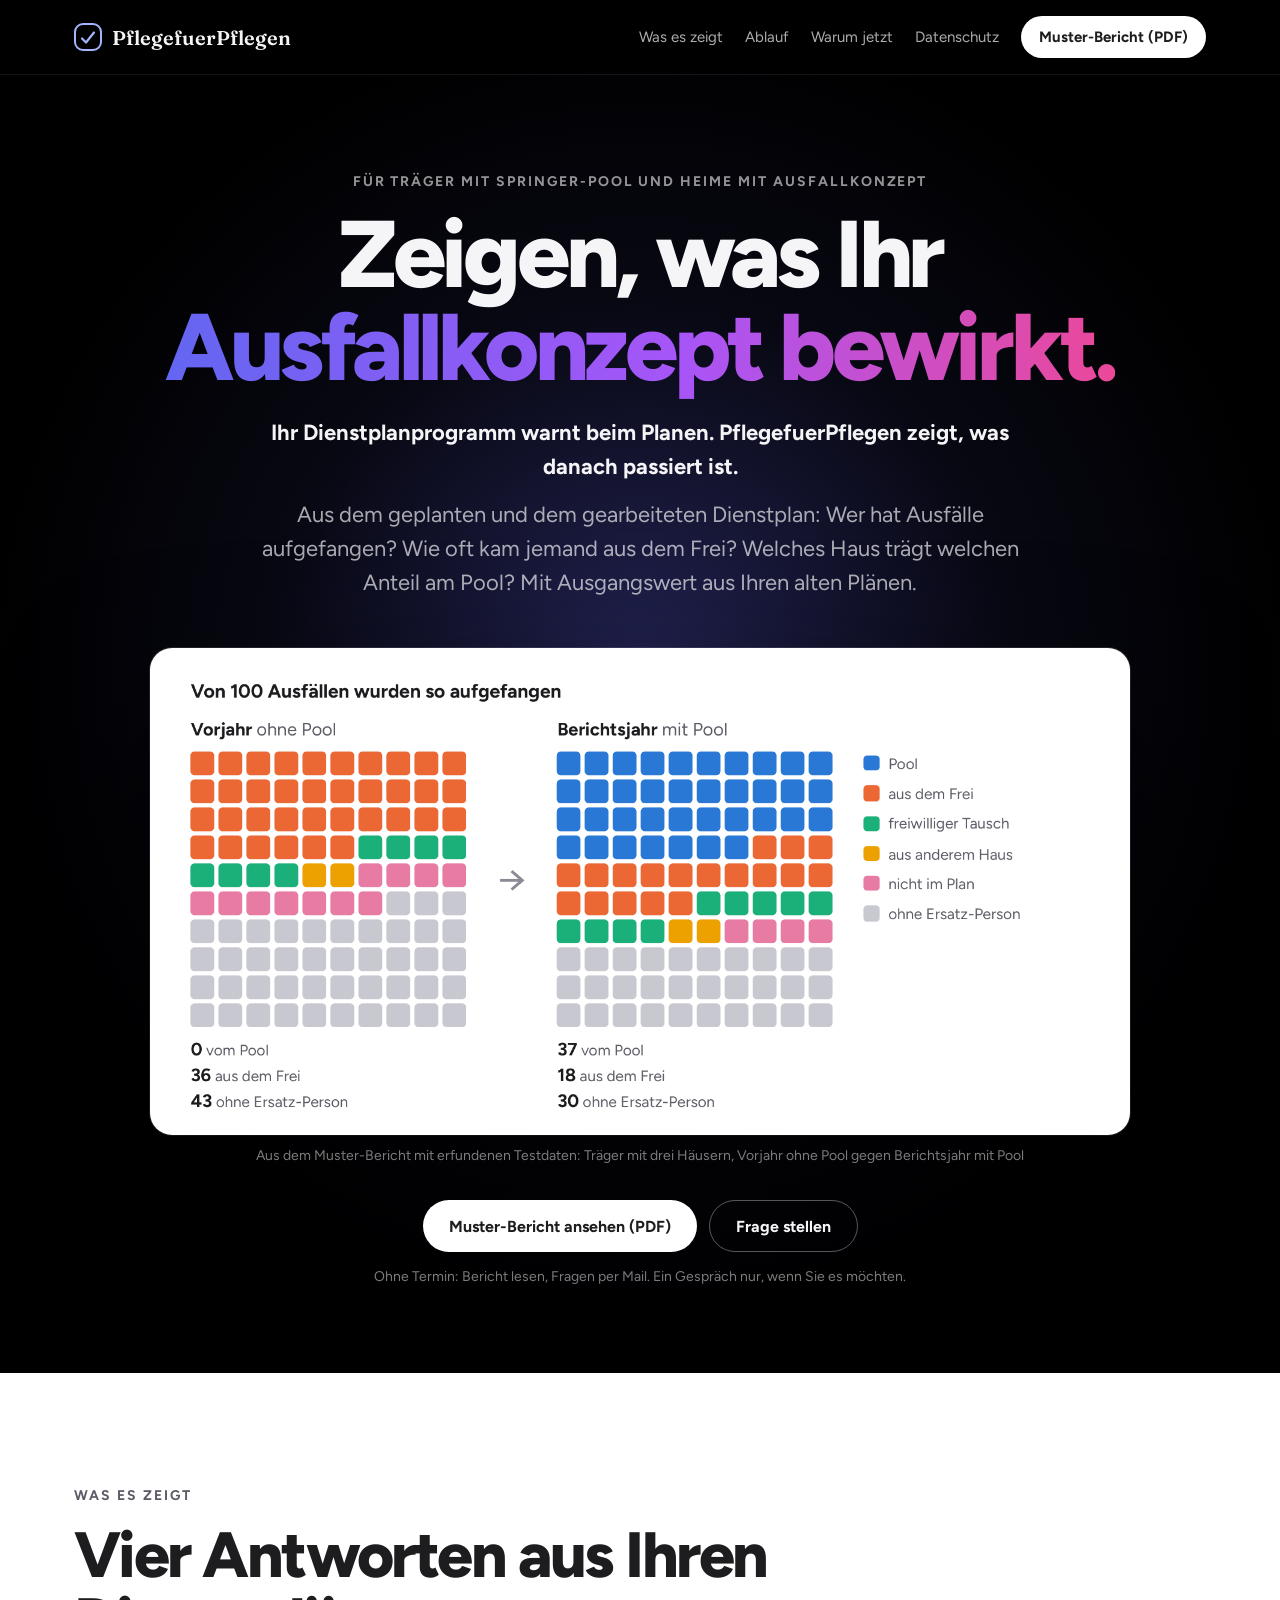
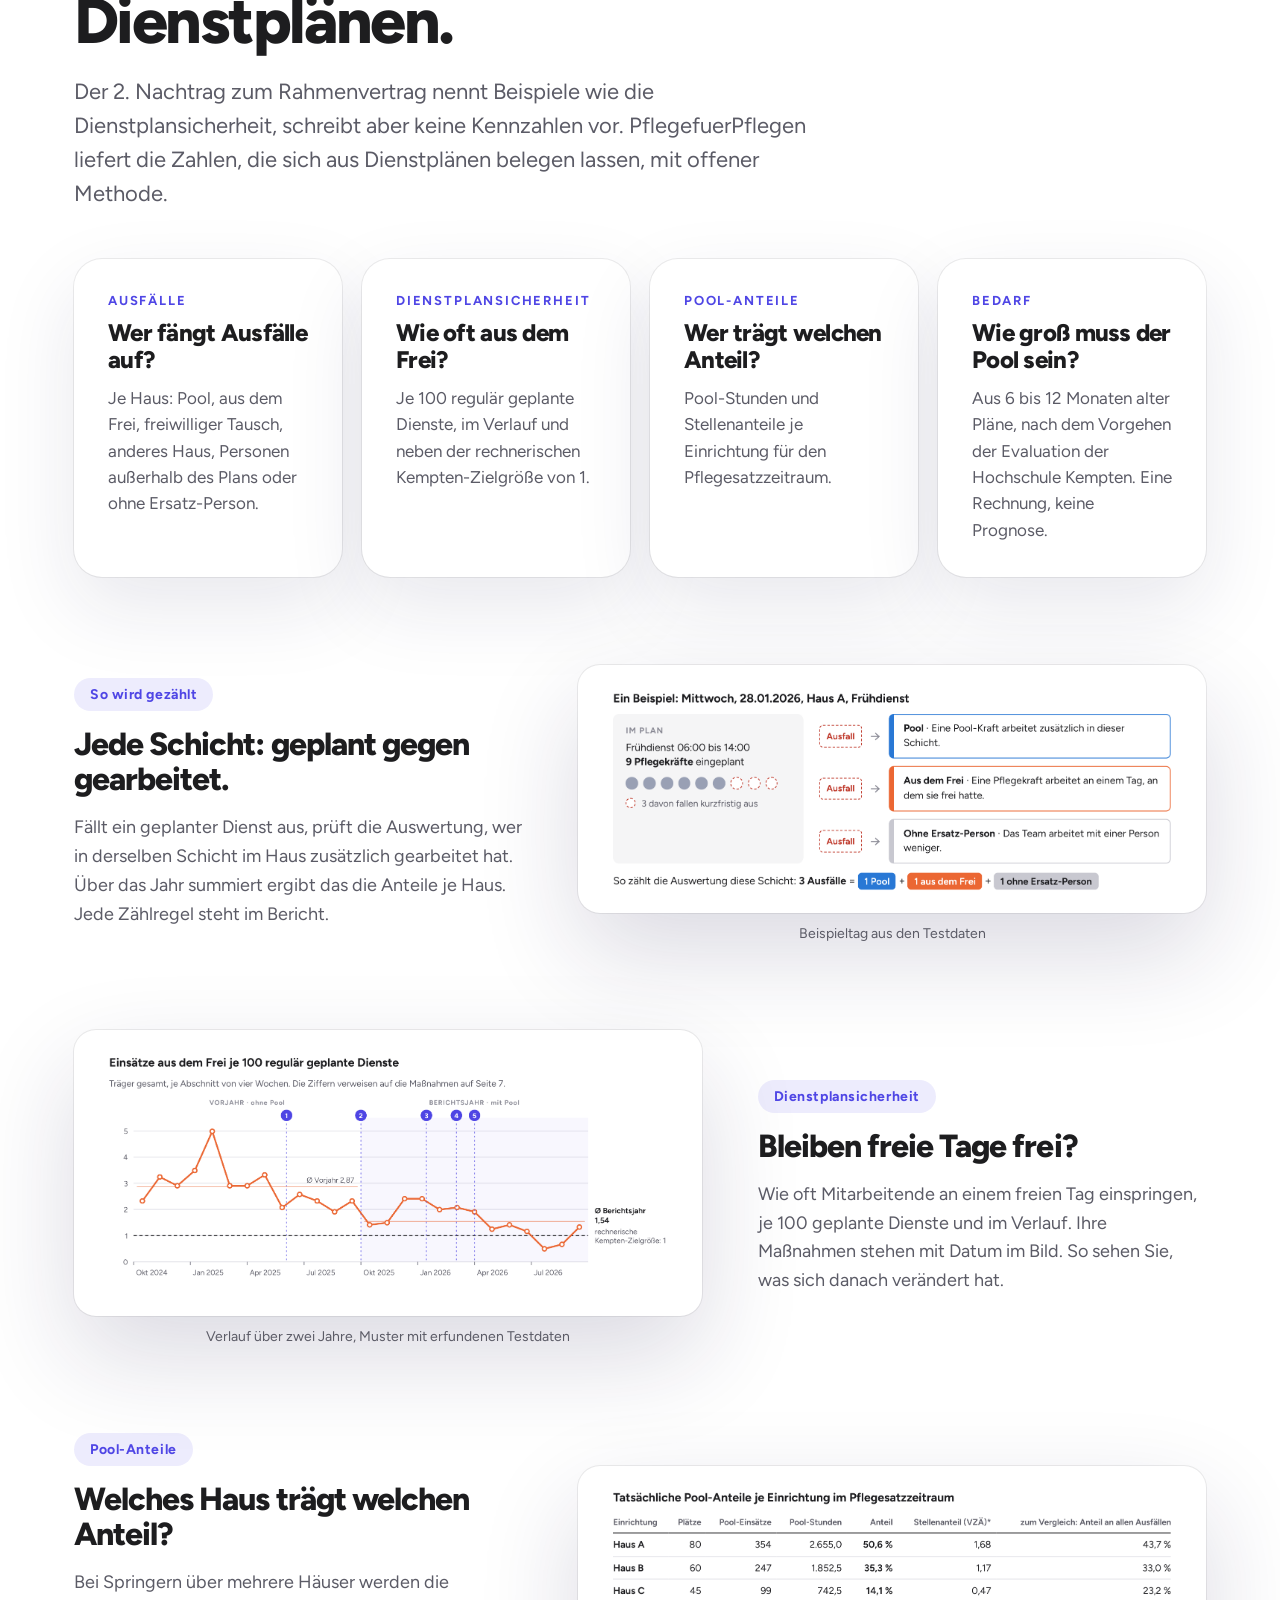
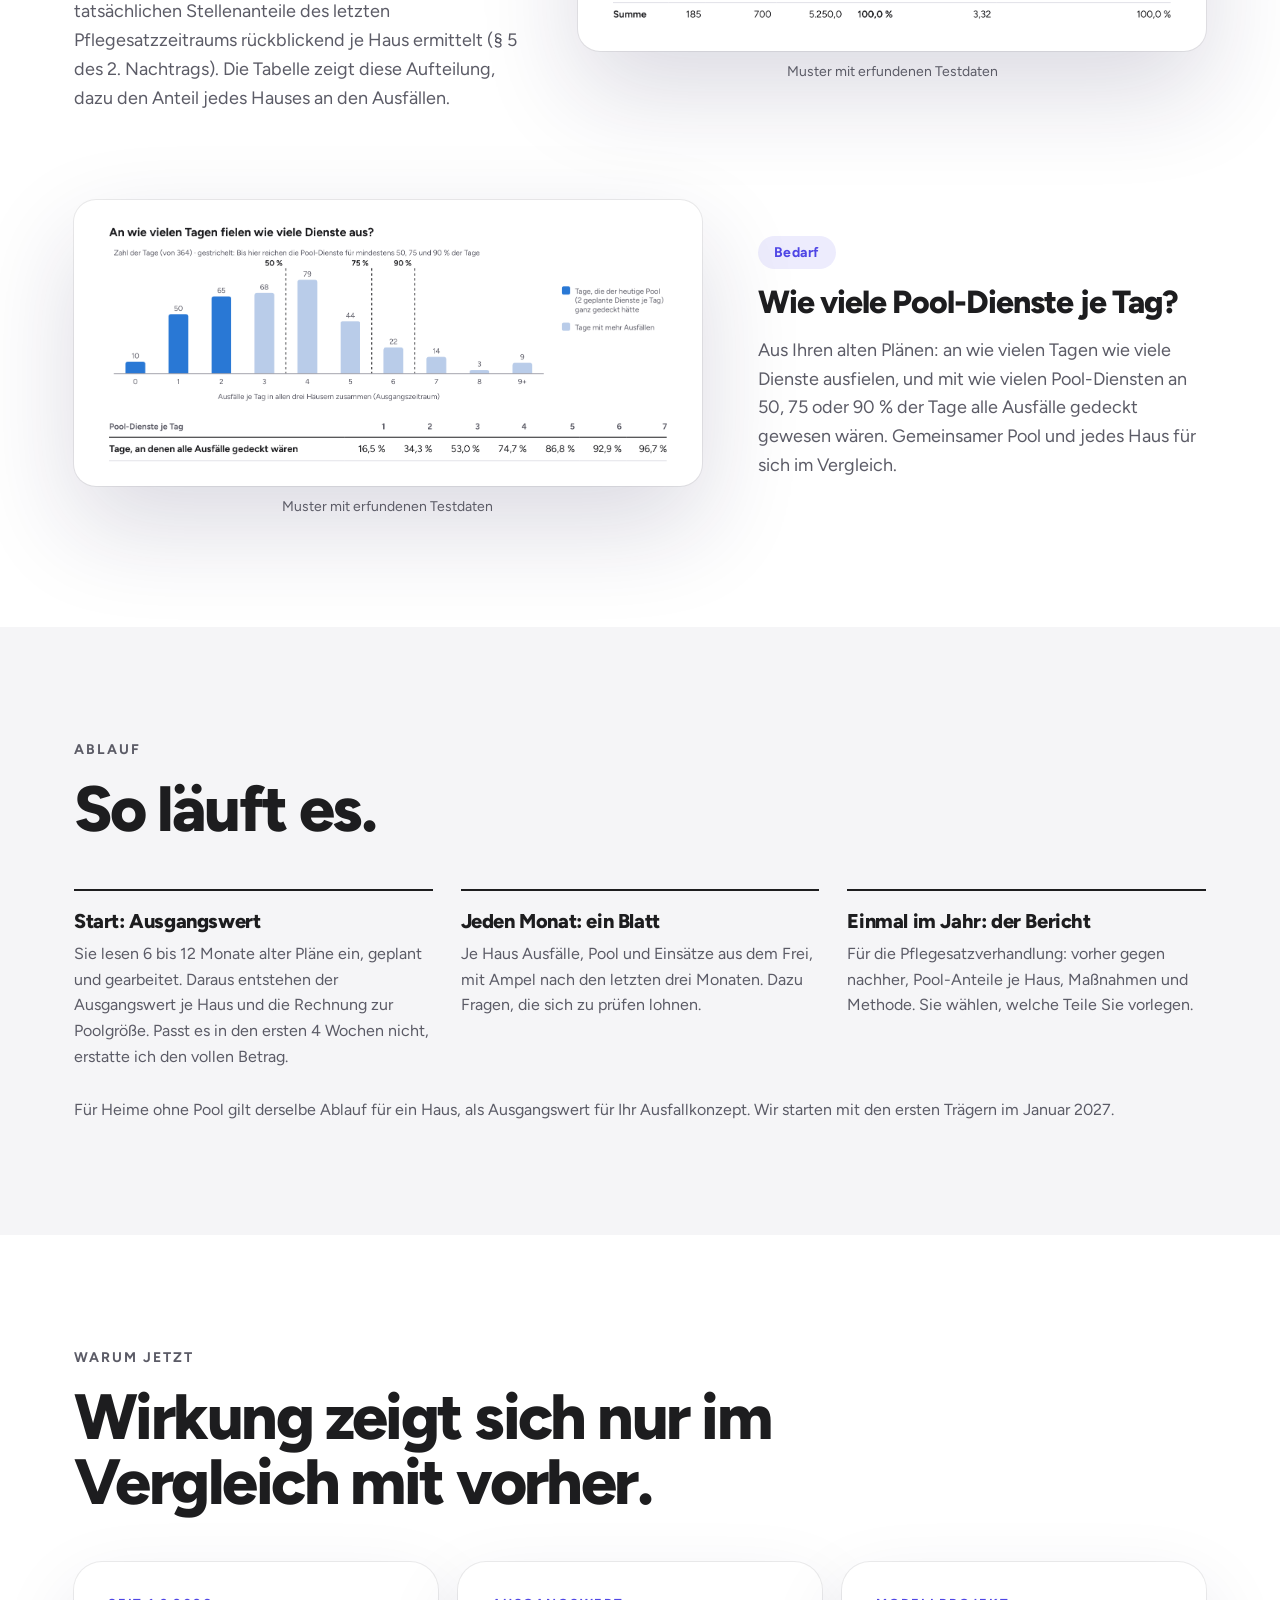
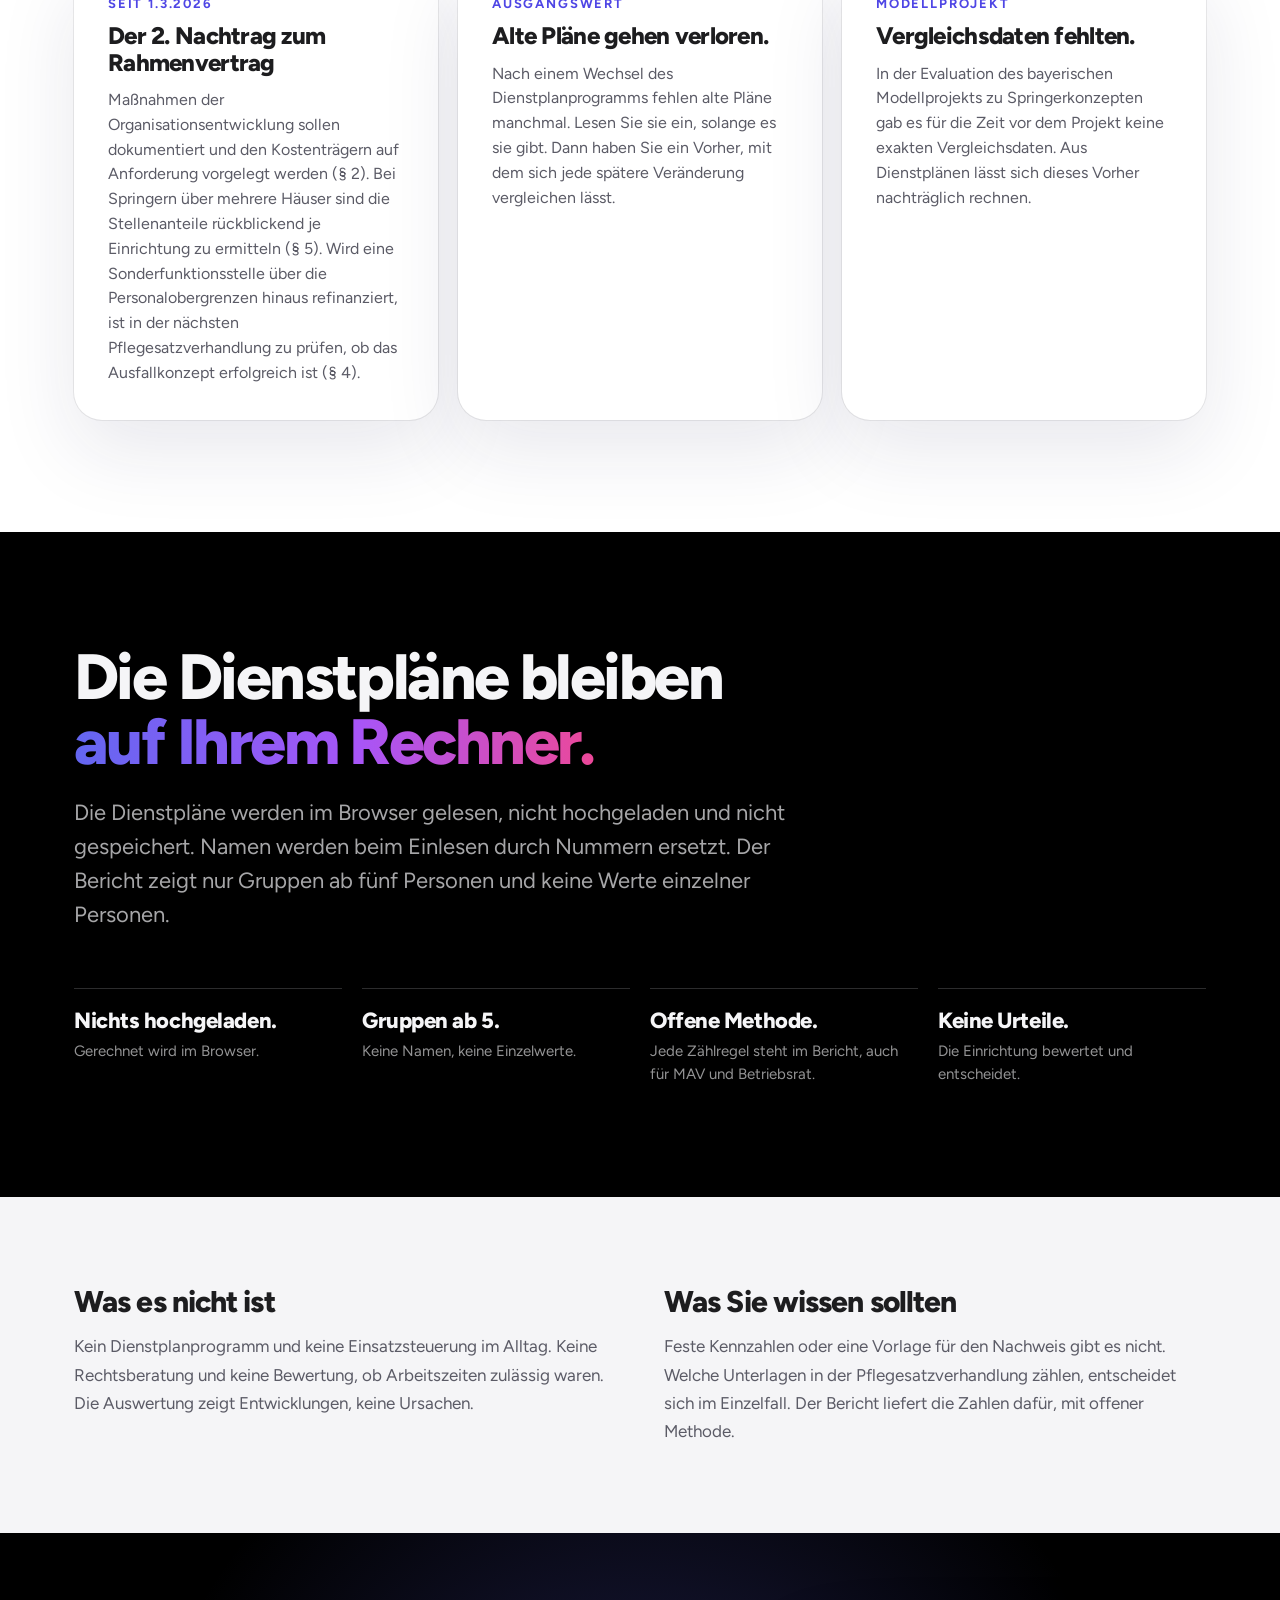
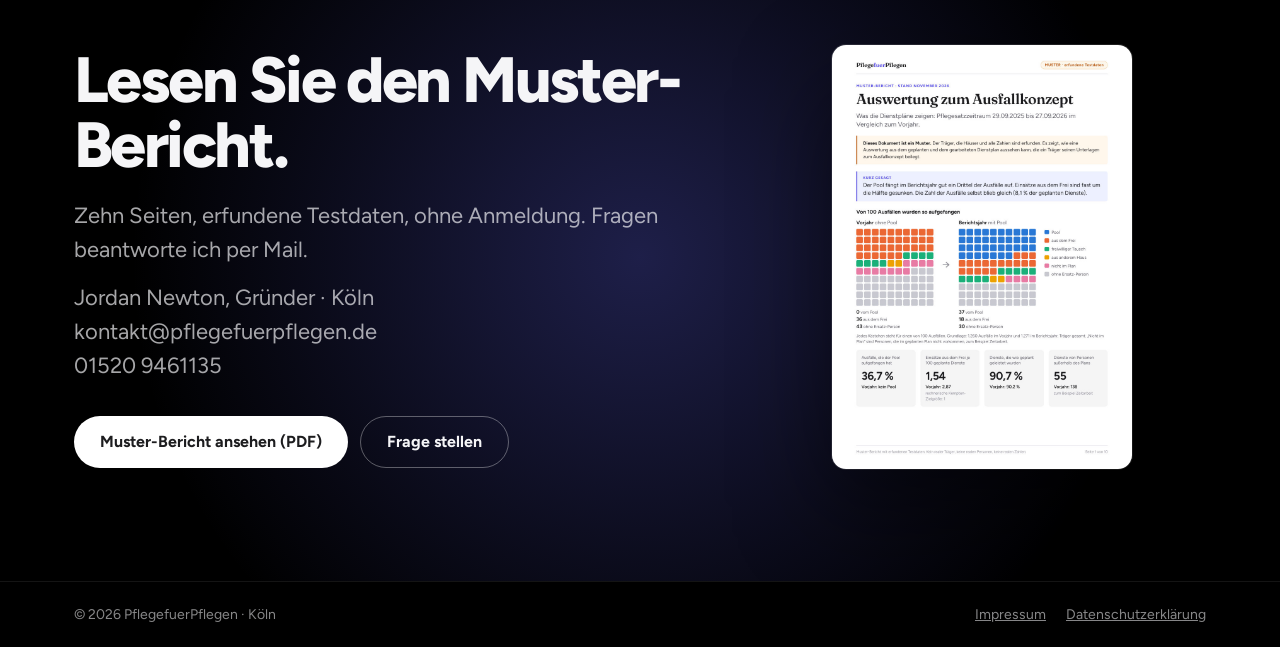
==== commit a33e1017: "Add files via upload" ====
--- a/index.html
+++ b/index.html
@@ -3,8 +3,8 @@
 <head>
 <meta charset="utf-8">
 <meta name="viewport" content="width=device-width, initial-scale=1">
-<title>PflegefuerPflegen – Dienstplan, Arbeitsschutz und Erholung</title>
-<meta name="description" content="PflegefuerPflegen: Die Leitung liest den Dienstplan ein und erhält den Baustein Arbeitszeit für die Gefährdungsbeurteilung. Pflegekräfte bekommen Hinweise zum nächsten Dienst.">
+<title>PflegefuerPflegen – Auswertung zum Ausfallkonzept aus dem Dienstplan</title>
+<meta name="description" content="PflegefuerPflegen wertet den geplanten und den gearbeiteten Dienstplan aus: Wer fängt Ausfälle auf, wie oft wird aus dem Frei geholt, welchen Pool-Anteil trägt jedes Haus. Für Träger mit Springer-Pool und Heime mit Ausfallkonzept.">
 <style>
 @font-face{font-family:Figtree;font-style:normal;font-weight:300 900;font-display:swap;src:url(assets/fonts/figtree-latin-wght-normal.woff2) format("woff2")}
 @font-face{font-family:Fraunces;font-style:normal;font-weight:600;font-display:swap;src:url(assets/fonts/fraunces-latin-600-normal.woff2) format("woff2")}
@@ -20,63 +20,70 @@
 .sec{padding:112px 0}
 .dark{background:#000;color:var(--snow)}
 .grey{background:var(--snow)}
-.warm{background:linear-gradient(170deg,#FFF7ED 0%,#FDEBD5 100%)}
 .eyebrow{display:inline-flex;align-items:center;gap:12px;margin:0 0 18px;font-size:14px;font-weight:700;letter-spacing:.14em;text-transform:uppercase;color:var(--sub)}
 .dark .eyebrow{color:rgba(245,245,247,.6)}
-.num{display:inline-flex;align-items:center;justify-content:center;width:32px;height:32px;border-radius:999px;background:rgba(79,70,229,.1);color:var(--acc);font-weight:800;font-size:15px;letter-spacing:0}
-.h1{margin:0;font-weight:800;font-size:clamp(46px,8vw,108px);line-height:.98;letter-spacing:-.045em}
+.h1{margin:0;font-weight:800;font-size:clamp(44px,7.4vw,100px);line-height:.98;letter-spacing:-.045em}
 .h2{margin:0;font-weight:800;font-size:clamp(34px,5vw,64px);line-height:1.02;letter-spacing:-.04em}
-.h3{margin:0;font-weight:800;font-size:clamp(26px,3vw,38px);line-height:1.08;letter-spacing:-.03em}
-.lead{margin:22px 0 0;font-size:clamp(18px,2vw,22px);line-height:1.55;color:var(--sub);max-width:720px}
+.h3{margin:0;font-weight:800;font-size:clamp(24px,2.6vw,32px);line-height:1.1;letter-spacing:-.03em}
+.h1,.h2,.h3{hyphens:manual;-webkit-hyphens:manual;overflow-wrap:break-word}
+a.zoom{display:block;cursor:zoom-in}
+.m-only{display:none}
+.nw{white-space:nowrap}
+.lead a{text-decoration:none}
+.lead{margin:22px 0 0;font-size:clamp(18px,2vw,22px);line-height:1.55;color:var(--sub);max-width:760px}
 .dark .lead{color:rgba(245,245,247,.68)}
 .grad{background:linear-gradient(90deg,#6366F1 0%,#A855F7 55%,#EC4899 100%);-webkit-background-clip:text;background-clip:text;color:transparent}
 .btn{display:inline-flex;align-items:center;min-height:52px;padding:0 26px;border-radius:999px;font-weight:700;font-size:16px;text-decoration:none}
 .btn-w{background:#fff;color:var(--ink)!important}
 .btn-o{border:1px solid rgba(245,245,247,.35);color:var(--snow)!important}
 .btn-d{background:var(--ink);color:#fff!important}
+.btn-l{border:1px solid rgba(29,29,31,.2);color:var(--ink)!important}
 .shot{border-radius:22px;overflow:hidden;background:#fff;box-shadow:0 40px 100px rgba(30,27,75,.16),0 0 0 1px var(--line)}
 .shot img{display:block;width:100%;height:auto}
-.phone{width:min(100%,280px);border-radius:44px;background:#0A0A10;padding:9px;box-shadow:0 40px 90px rgba(0,0,0,.28)}
-.phone img{display:block;width:100%;height:auto;border-radius:36px}
-.concept{display:grid;grid-template-columns:1fr auto 1fr auto 1fr;gap:20px;align-items:center;margin-top:56px}
+.dark .shot{box-shadow:0 60px 140px rgba(0,0,0,.7),0 0 0 1px rgba(255,255,255,.12)}
+.pad{padding:22px 26px}
+.cap{margin:12px 0 0;font-size:14px;color:var(--sub);text-align:center}
+.dark .cap{color:rgba(245,245,247,.5)}
+.tag{font-size:13px;font-weight:700;letter-spacing:.14em;text-transform:uppercase;color:var(--acc)}
 .card{background:#fff;border-radius:28px;padding:34px;box-shadow:0 30px 80px rgba(30,27,75,.10),0 0 0 1px var(--line)}
 .card p{margin:12px 0 0;font-size:17px;line-height:1.55;color:var(--sub)}
-.arrow{font-size:34px;color:var(--acc);font-weight:800}
-.h1,.h2,.h3{hyphens:auto;-webkit-hyphens:auto;overflow-wrap:break-word}
-.tag{font-size:13px;font-weight:700;letter-spacing:.14em;text-transform:uppercase}
-.steps{display:grid;gap:96px;margin-top:80px}
-.step{display:grid;grid-template-columns:5fr 7fr;gap:56px;align-items:center}
+.grid4{display:grid;grid-template-columns:repeat(4,1fr);gap:20px;margin-top:48px}
+.step{display:grid;grid-template-columns:5fr 7fr;gap:56px;align-items:center;margin-top:88px}
 .step.rev{grid-template-columns:7fr 5fr}
 .step.rev .txt{order:2}
 .step .txt p{margin:16px 0 0;font-size:18px;line-height:1.6;color:var(--sub)}
 .pill{display:inline-block;margin-bottom:16px;padding:8px 16px;border-radius:999px;background:rgba(79,70,229,.1);color:var(--acc);font-weight:700;font-size:14px;letter-spacing:.04em}
-.chip{display:inline-block;margin-top:22px;padding:12px 20px;border-radius:999px;background:rgba(79,70,229,.08);color:var(--acc);font-weight:600;font-size:15px}
-.stat{background:#000;color:var(--snow);border-radius:28px;padding:48px 40px;text-align:center}
-.stat b{display:block;font-weight:800;font-size:clamp(80px,12vw,150px);letter-spacing:-.06em;line-height:.9}
-.stats{display:grid;grid-template-columns:repeat(4,1fr);gap:32px}
-.stats b{display:block;font-weight:800;font-size:clamp(40px,5vw,60px);letter-spacing:-.04em;line-height:1}
-.stats p{margin:10px 0 0;font-size:15px;line-height:1.5;color:rgba(245,245,247,.62)}
-.phones{display:flex;gap:24px;justify-content:center;align-items:flex-end;margin-top:64px}
-.phones .phone:nth-child(2){transform:translateY(-36px)}
 .words{display:grid;grid-template-columns:repeat(4,1fr);gap:20px;margin-top:56px}
 .words div{border-top:1px solid rgba(245,245,247,.18);padding-top:18px}
 .words b{display:block;font-size:22px;font-weight:800;letter-spacing:-.02em}
 .words span{display:block;margin-top:6px;font-size:15px;line-height:1.5;color:rgba(245,245,247,.6)}
-.ol{display:grid;grid-template-columns:repeat(4,1fr);gap:28px;margin:48px 0 0;padding:0;list-style:none}
+.ol{display:grid;grid-template-columns:repeat(3,1fr);gap:28px;margin:48px 0 0;padding:0;list-style:none}
 .ol li{border-top:2px solid var(--ink);padding-top:18px}
 .ol b{display:block;font-size:20px;font-weight:800;letter-spacing:-.02em}
 .ol span{display:block;margin-top:8px;font-size:16px;line-height:1.6;color:var(--sub)}
+.why{display:grid;grid-template-columns:repeat(3,1fr);gap:20px;margin-top:48px}
+.why .card p{font-size:16px}
 .two{display:grid;grid-template-columns:1fr 1fr;gap:48px}
 .two p{margin:14px 0 0;font-size:17px;line-height:1.65;color:var(--sub)}
+.note{margin:28px 0 0;font-size:16px;line-height:1.6;color:var(--sub)}
+.thumb{display:block;width:min(100%,300px);border-radius:14px;overflow:hidden;box-shadow:0 40px 90px rgba(0,0,0,.5),0 0 0 1px rgba(255,255,255,.12);margin:0 auto}
+.thumb img{display:block;width:100%;height:auto}
+.contact{display:grid;grid-template-columns:7fr 5fr;gap:56px;align-items:center;text-align:left}
+@media (max-width:980px){.grid4{grid-template-columns:1fr 1fr}.why{grid-template-columns:1fr}}
 @media (max-width:900px){
  .sec{padding:80px 0}
- .concept{grid-template-columns:1fr}.arrow{transform:rotate(90deg);justify-self:center}
- .step,.step.rev{grid-template-columns:1fr;gap:32px}.step.rev .txt{order:0}
- .stats,.words{grid-template-columns:1fr 1fr}
- .ol,.two{grid-template-columns:1fr}
- .phones{gap:12px}.phones .phone{width:31%}.phones .phone{border-radius:24px;padding:5px}.phones .phone img{border-radius:20px}
+ .step,.step.rev{grid-template-columns:1fr;gap:28px;margin-top:64px}.step.rev .txt{order:0}
+ .words{grid-template-columns:1fr 1fr}
+ .ol,.two,.contact{grid-template-columns:1fr}
+ .pad{padding:12px 12px}
 }
-@media (max-width:520px){.stats,.words{grid-template-columns:1fr}.nav-l{display:none}}
+@media (max-width:560px){
+ .grid4,.words{grid-template-columns:1fr}.nav-l{display:none}.card{padding:26px}
+ .m-only{display:inline}
+ .brand span{font-size:17px!important}.brand{gap:8px!important}
+ .hbtn{min-height:38px!important;padding:0 14px!important;font-size:14px!important}.hbtn .l{display:none}
+}
+@media (max-width:380px){.hwrap{column-gap:12px!important}.brand span{font-size:15px!important}}
 </style>
 </head>
 <body>
@@ -84,18 +91,17 @@
 
   <!-- Kopf -->
   <header class="dark" style="border-bottom: 1px solid rgba(255,255,255,0.08)">
-    <div class="wrap" style="padding-top: 16px; padding-bottom: 16px; display: flex; flex-wrap: wrap; align-items: center; justify-content: space-between; gap: 12px 24px">
-      <a href="#start" style="display: flex; align-items: center; gap: 10px; text-decoration: none">
+    <div class="wrap hwrap" style="padding-top: 16px; padding-bottom: 16px; display: flex; flex-wrap: wrap; align-items: center; justify-content: space-between; gap: 12px 24px">
+      <a class="brand" href="#start" style="display: flex; align-items: center; gap: 10px; text-decoration: none">
         <svg width="28" height="28" viewBox="0 0 28 28" fill="none" aria-hidden="true"><rect x="1" y="1" width="26" height="26" rx="8" stroke="#A5B4FC" stroke-width="2"/><path d="M8 15.5l4 4 8-10" stroke="#A5B4FC" stroke-width="2.2" stroke-linecap="round" stroke-linejoin="round"/></svg>
         <span style="font-family: Fraunces, Georgia, serif; font-weight: 600; font-size: 20px">PflegefuerPflegen</span>
       </a>
       <nav aria-label="Hauptmenü" style="display: flex; flex-wrap: wrap; align-items: center; gap: 4px 22px; font-size: 15px">
-        <a class="nav-l" href="#vergleich" style="text-decoration: none; padding: 10px 0; color: rgba(245,245,247,0.7)">Vergleich</a>
-        <a class="nav-l" href="#idee" style="text-decoration: none; padding: 10px 0; color: rgba(245,245,247,0.7)">Idee</a>
-        <a class="nav-l" href="#leitung" style="text-decoration: none; padding: 10px 0; color: rgba(245,245,247,0.7)">Für Leitungen</a>
-        <a class="nav-l" href="#team" style="text-decoration: none; padding: 10px 0; color: rgba(245,245,247,0.7)">Für Pflegekräfte</a>
+        <a class="nav-l" href="#zeigt" style="text-decoration: none; padding: 10px 0; color: rgba(245,245,247,0.7)">Was es zeigt</a>
+        <a class="nav-l" href="#ablauf" style="text-decoration: none; padding: 10px 0; color: rgba(245,245,247,0.7)">Ablauf</a>
+        <a class="nav-l" href="#warum" style="text-decoration: none; padding: 10px 0; color: rgba(245,245,247,0.7)">Warum jetzt</a>
         <a class="nav-l" href="#vertrauen" style="text-decoration: none; padding: 10px 0; color: rgba(245,245,247,0.7)">Datenschutz</a>
-        <a class="btn btn-w" href="mailto:kontakt@pflegefuerpflegen.de?subject=Vorf%C3%BChrung%20PflegefuerPflegen" style="min-height: 42px; padding: 0 18px; font-size: 15px">Vorführung anfragen</a>
+        <a class="btn btn-w hbtn" href="assets/beispiel-bericht.pdf" target="_blank" rel="noopener" style="min-height: 42px; padding: 0 18px; font-size: 15px"><span class="l">Muster-</span>Bericht (PDF)</a>
       </nav>
     </div>
   </header>
@@ -104,196 +110,138 @@
   <section id="start" class="dark" style="position: relative; overflow: hidden">
     <div aria-hidden="true" style="position: absolute; left: 50%; top: 46%; width: 1500px; height: 1500px; margin: -750px 0 0 -750px; border-radius: 50%; background: radial-gradient(circle, rgba(99,102,241,0.34) 0%, rgba(99,102,241,0.08) 35%, rgba(99,102,241,0) 62%); pointer-events: none"></div>
     <div class="wrap" style="position: relative; padding-top: 96px; padding-bottom: 88px; text-align: center">
-      <p class="eyebrow" style="justify-content: center">Für Pflegeheime und ihre Träger</p>
-      <h1 class="h1">Ein Dienstplan.<br><span class="grad">Zwei Hilfen.</span></h1>
+      <p class="eyebrow" style="justify-content: center">Für Träger mit Springer-Pool und Heime mit Ausfallkonzept</p>
+      <h1 class="h1">Zeigen, was Ihr<br><span class="grad">Ausfallkonzept bewirkt.</span></h1>
       <p class="lead" style="margin-left: auto; margin-right: auto"><strong style="color: #F5F5F7">Ihr Dienstplanprogramm warnt beim Planen. PflegefuerPflegen zeigt, was danach passiert ist.</strong></p>
-      <p class="lead" style="margin: 14px auto 0">Die Leitung sieht geplant gegen gearbeitet und vorher gegen nachher, als Baustein Arbeitszeit für die Gefährdungsbeurteilung. Die Pflegekräfte bekommen Hinweise zum nächsten Dienst. Einzelangaben sieht die Leitung nie.</p>
-      <div style="margin: 48px auto 0; max-width: 1040px; border-radius: 24px; overflow: hidden; box-shadow: 0 60px 140px rgba(0,0,0,0.7), 0 0 0 1px rgba(255,255,255,0.12)">
-        <video src="assets/pfp-intro.mp4" poster="assets/pfp-intro-poster.jpg" controls playsinline preload="metadata" style="display: block; width: 100%; aspect-ratio: 16 / 9; background: #000" aria-label="PflegefuerPflegen erklärt in 2 Minuten 20"></video>
-      </div>
-      <p style="margin: 14px 0 0; font-size: 14px; color: rgba(245,245,247,0.5)">2 Minuten 20 · mit Musik</p>
+      <p class="lead" style="margin: 14px auto 0">Aus dem geplanten und dem gearbeiteten Dienstplan: Wer hat Ausfälle aufgefangen? Wie oft kam jemand aus dem Frei? Welches Haus trägt welchen Anteil am Pool? Mit Ausgangswert aus Ihren alten Plänen.</p>
+      <div class="shot pad" style="margin: 48px auto 0; max-width: 980px">
+        <a class="zoom" href="assets/muster-100-ausfaelle.png" target="_blank" rel="noopener"><img src="assets/muster-100-ausfaelle.png" width="1545" height="738" alt="Von 100 Ausfällen: im Vorjahr ohne Pool kam bei 36 jemand aus dem Frei und 43 blieben ohne Ersatz-Person; im Berichtsjahr fing der Pool 37 auf, 18 kamen aus dem Frei, 30 blieben ohne Ersatz-Person. Muster mit erfundenen Testdaten"></a>
+      </div>
+      <p class="cap">Aus dem Muster-Bericht mit erfundenen Testdaten: Träger mit drei Häusern, Vorjahr ohne Pool gegen Berichtsjahr mit Pool<span class="m-only"> · Tippen zum Vergrößern</span></p>
       <div style="margin-top: 36px; display: flex; flex-wrap: wrap; justify-content: center; gap: 12px">
-        <a class="btn btn-w" href="mailto:kontakt@pflegefuerpflegen.de?subject=Vorf%C3%BChrung%20PflegefuerPflegen">20 Minuten Vorführung anfragen</a>
-        <a class="btn btn-o" href="assets/beispiel-bericht.pdf" target="_blank" rel="noopener">Beispiel-Bericht (PDF)</a>
-      </div>
-      <p style="margin: 16px 0 0; font-size: 14px; color: rgba(245,245,247,0.5)">Per Video oder am Telefon, mit Beispieldaten.</p>
-    </div>
-  </section>
-
-  <!-- Vergleichen -->
-  <section id="vergleich" class="sec">
-    <div class="wrap">
-      <p class="eyebrow">Für Leitungen</p>
-      <h2 class="h2" style="max-width: 900px">Sehen, was nach dem Planen passiert ist.</h2>
-      <p class="lead">Lesen Sie zwei Dienstpläne ein: den geplanten und den gearbeiteten, oder einen von vorher und einen von nachher. Der Baustein zeigt, was sich im Alltag verändert hat. So sehen Sie auch, ob Ihr Ausfallkonzept wirkt, zum Beispiel ein Springerpool: Wird seltener aus dem Frei geholt? Gibt es weniger kurze Ruhezeiten?</p>
-      <div style="display: grid; grid-template-columns: repeat(auto-fit, minmax(260px, 1fr)); gap: 20px; margin-top: 48px">
-        <div class="card">
-          <div class="tag" style="color: var(--acc)">Geplant gegen gearbeitet</div>
-          <div class="h3" style="margin-top: 12px; font-size: 26px">Wie oft wurde anders gearbeitet als geplant?</div>
-          <p>Wie oft wurde an einem geplant freien Tag gearbeitet (Holen aus dem Frei), bei wie vielen Personen, in welcher Woche und welchem Bereich. Dazu: Kamen dadurch kurze Ruhezeiten dazu?</p>
-        </div>
-        <div class="card">
-          <div class="tag" style="color: var(--acc)">Vorher gegen nachher</div>
-          <div class="h3" style="margin-top: 12px; font-size: 26px">Hat die Maßnahme gewirkt?</div>
-          <p>Zwei Zeiträume nebeneinander, je 100 Schichtwechsel gerechnet. Besser, schlechter oder gleich, für Ihre Wirksamkeitskontrolle nach § 3 ArbSchG.</p>
-        </div>
-        <div class="card">
-          <div class="tag" style="color: var(--acc)">Belastung im Team</div>
-          <div class="h3" style="margin-top: 12px; font-size: 26px">Trifft es wenige oder viele?</div>
-          <p>Auf wie viele Personen entfallen die kurzen Ruhezeiten? Wer kommt hochgerechnet auf 48 Nächte im Jahr, die Schwelle für Nachtarbeitnehmer? Nur Anzahlen, nie Namen.</p>
-        </div>
-      </div>
-      <div class="shot" style="margin-top: 48px"><img src="assets/leitung-vergleich.jpg" alt="Vergleich geplant gegen gearbeitet: 11-mal an einem geplant freien Tag gearbeitet, bei 5 von 18 Personen, Verlauf je Woche, Beispieldaten"></div>
-      <p style="margin: 12px 0 0; font-size: 14px; color: var(--sub); text-align: center">Vergleich in der App, Beispieldaten einer erfundenen Station</p>
-    </div>
-  </section>
-
-  <!-- Idee -->
-  <section id="idee" class="sec grey">
-    <div class="wrap">
-      <p class="eyebrow">Die Idee</p>
-      <h2 class="h2">So hängt es zusammen.</h2>
-      <p class="lead">Beide Seiten arbeiten mit demselben Dienstplan. Jede bekommt daraus, was sie braucht.</p>
-      <div class="concept">
-        <div class="card">
-          <div class="tag" style="color: var(--acc)">Für die Leitung</div>
-          <div class="h3" style="margin-top: 12px; font-size: 30px">Baustein Arbeitszeit</div>
-          <p>für die Gefährdungsbeurteilung. Befunde, Quellen, Maßnahmen, PDF.</p>
-        </div>
-        <div class="arrow" aria-hidden="true">←</div>
-        <div class="card" style="text-align: center">
-          <svg width="120" height="96" viewBox="0 0 120 96" aria-hidden="true" style="margin-bottom: 14px"><g fill="rgba(79,70,229,0.14)"><rect x="1" y="1" width="16" height="20" rx="4"/><rect x="21" y="1" width="16" height="20" rx="4" fill="#4F46E5"/><rect x="41" y="1" width="16" height="20" rx="4"/><rect x="61" y="1" width="16" height="20" rx="4"/><rect x="81" y="1" width="16" height="20" rx="4" fill="#4F46E5"/><rect x="101" y="1" width="16" height="20" rx="4"/><rect x="1" y="25" width="16" height="20" rx="4"/><rect x="21" y="25" width="16" height="20" rx="4"/><rect x="41" y="25" width="16" height="20" rx="4" fill="#4F46E5"/><rect x="61" y="25" width="16" height="20" rx="4"/><rect x="81" y="25" width="16" height="20" rx="4"/><rect x="101" y="25" width="16" height="20" rx="4" fill="#4F46E5"/><rect x="1" y="49" width="16" height="20" rx="4" fill="#4F46E5"/><rect x="21" y="49" width="16" height="20" rx="4"/><rect x="41" y="49" width="16" height="20" rx="4"/><rect x="61" y="49" width="16" height="20" rx="4" fill="#4F46E5"/><rect x="81" y="49" width="16" height="20" rx="4"/><rect x="101" y="49" width="16" height="20" rx="4"/><rect x="1" y="73" width="16" height="20" rx="4"/><rect x="21" y="73" width="16" height="20" rx="4"/><rect x="41" y="73" width="16" height="20" rx="4"/><rect x="61" y="73" width="16" height="20" rx="4"/><rect x="81" y="73" width="16" height="20" rx="4" fill="#4F46E5"/><rect x="101" y="73" width="16" height="20" rx="4"/></g></svg>
-          <div class="h3" style="font-size: 30px">Ein Dienstplan</div>
-          <p>der Station</p>
-        </div>
-        <div class="arrow" aria-hidden="true">→</div>
-        <div class="card">
-          <div class="tag" style="color: var(--warm)">Für die Pflegekräfte</div>
-          <div class="h3" style="margin-top: 12px; font-size: 30px">Hinweise zum nächsten Dienst</div>
-          <p>Schlaf, Pausen, Essen. Freiwillig und nur für sie selbst.</p>
-        </div>
-      </div>
-    </div>
-  </section>
-
-  <!-- Leitung -->
-  <section id="leitung" class="sec">
-    <div class="wrap">
-      <p class="eyebrow"><span class="num">1</span>Hilfe eins · Für Leitungen</p>
-      <h2 class="h2" style="max-width: 900px">Der Teil Arbeitszeit Ihrer Gefährdungsbeurteilung. Aus dem echten Dienstplan.</h2>
-      <p class="lead">Das Arbeitsschutzgesetz nennt die Arbeitszeit ausdrücklich als Quelle von Gefährdung (§ 5 ArbSchG) und verlangt Unterlagen zu Ergebnis, Maßnahmen und Überprüfung (§ 6 ArbSchG). Der Baustein liefert die Zahlen dafür und lässt Platz für Ihre Entscheidungen.</p>
-      <p class="lead" style="margin-top: 14px">Sie brauchen nur Ihren Dienstplan, Ihr Team muss nichts installieren.</p>
-
-      <div class="steps">
-        <div class="step">
-          <div class="txt">
-            <span class="pill">Schritt 1 von 4</span>
-            <h3 class="h3">Dienstplan einlesen.</h3>
-            <p>Excel oder CSV, so wie er ist: Liste oder Raster mit Kürzeln, mehrere Monate möglich. Gelesen im Browser, nichts wird hochgeladen.</p>
-            <span class="chip">Dienstplan.xlsx · 18 Personen · 503 Schichten</span>
-          </div>
-          <div class="stat">
-            <span style="font-size: 16px; color: rgba(245,245,247,0.6)">Sofort sichtbar</span>
-            <b style="margin-top: 14px">92 %</b>
-            <span style="display: block; margin-top: 16px; font-size: 18px; color: rgba(245,245,247,0.75)">der Schichtwechsel mit mindestens 11 Stunden Ruhe</span>
-            <span style="display: block; margin-top: 10px; font-size: 13px; color: rgba(245,245,247,0.4)">Beispieldaten einer erfundenen Station</span>
-          </div>
-        </div>
-
-        <div class="step rev">
-          <div class="txt">
-            <span class="pill">Schritt 2 von 4</span>
-            <h3 class="h3">Erst was gut läuft. Dann, wo es eng wird.</h3>
-            <p>Der Bericht beginnt mit den Stärken Ihres Plans. Danach je Bereich und Kalenderwoche: Ruhezeiten unter 11, 10 und 8 Stunden, Ausgleich nach § 5 Abs. 2 ArbZG, Nacht vor Früh, Rückwärtswechsel, Nachtserien, lange Dienstfolgen. Nur als Gruppe ab fünf Personen.</p>
-          </div>
-          <div class="shot"><img src="assets/leitung-baustein.jpg" alt="Baustein Arbeitszeit: zuerst „Das läuft gut“, dann 92 % der Schichtwechsel mit mindestens 11 Stunden Ruhe und Prüfhinweise, Beispieldaten"></div>
-        </div>
-
-        <div class="step">
-          <div class="txt">
-            <span class="pill">Schritt 3 von 4</span>
-            <h3 class="h3">Jeder Befund mit Quelle.</h3>
-            <p>Mit Fundstelle im Gesetz und Vorschlägen aus der Arbeitswissenschaft. Prüfhinweise, keine Urteile: Ob eine Ausnahme nach Tarifvertrag oder AVR greift, bewertet Ihre Einrichtung.</p>
-          </div>
-          <div class="shot"><img src="assets/leitung-befunde.jpg" alt="Liste der Befunde mit Fundstellen und Vorschlägen, Beispieldaten"></div>
-        </div>
-
-        <div class="step rev">
-          <div class="txt">
-            <span class="pill">Schritt 4 von 4</span>
-            <h3 class="h3">Sie entscheiden. Als PDF.</h3>
-            <p>Handlungsbedarf, Maßnahme, Rolle, Frist, Beteiligung von Betriebsrat oder MAV, Wirksamkeit: direkt im Formular. Heraus kommt ein ausfüllbares PDF für Ihre Gefährdungsbeurteilung. Es ergänzt die übrige Beurteilung und ersetzt sie nicht.</p>
-            <a class="btn btn-d" href="assets/beispiel-bericht.pdf" target="_blank" rel="noopener" style="margin-top: 26px">Beispiel-Bericht ansehen</a>
-          </div>
-          <div class="shot"><img src="assets/leitung-formular.jpg" alt="Formular zu einem Befund: Handlungsbedarf, Beteiligung, Verantwortlich, Frist, Beispieldaten"></div>
-        </div>
-      </div>
-    </div>
-  </section>
-
-  <!-- Zahlen -->
-  <section class="dark" style="padding: 80px 0">
-    <div class="wrap stats">
-      <div><b>11 h</b><p>Ruhezeit, die § 5 ArbZG vorsieht. In der Pflege 10 h, mit Ausgleich.</p></div>
-      <div><b>§§ 5, 6</b><p>ArbSchG: Arbeitszeit ist zu beurteilen und zu dokumentieren.</p></div>
-      <div><b>ab 5</b><p>Personen je Gruppe. Darunter zeigt der Bericht nichts.</p></div>
-      <div><b>0</b><p>Dienstpläne hochgeladen. Alles wird im Browser gerechnet.</p></div>
-    </div>
-  </section>
-
-  <!-- Pflegekräfte -->
-  <section id="team" class="sec warm">
-    <div class="wrap" style="text-align: center">
-      <p class="eyebrow" style="justify-content: center"><span class="num" style="background: rgba(180,83,9,0.12); color: var(--warm)">2</span>Hilfe zwei · Für Pflegekräfte</p>
-      <h2 class="h2">Hilfe, die zum nächsten Dienst passt.</h2>
-      <p class="lead" style="margin-left: auto; margin-right: auto">Eigenen Plan eintragen dauert Sekunden. Die App zeigt, was gerade dran ist: Schlaf vor dem Frühdienst, Pausen im Nachtdienst, Essen zwischen zwei Diensten. Die Hinweise beruhen auf Studien zur Schichtarbeit, die Quellen stehen in der App.</p>
-      <div class="phones">
-        <div class="phone"><img src="assets/pflegekraft-plan.jpg" alt="Eigener Dienstplan in der App, Beispieldaten"></div>
-        <div class="phone"><img src="assets/pflegekraft-startseite.jpg" alt="Startseite der App mit nächstem Dienst und Schlafblock-Hinweis, Beispieldaten"></div>
-        <div class="phone"><img src="assets/pflegekraft-hinweise.jpg" alt="Hinweise im Tagesverlauf, Beispieldaten"></div>
-      </div>
-      <p style="margin: 40px 0 0; font-size: 17px; color: var(--sub)">Freiwillig · Die Leitung sieht keine Einzelangaben · Ergänzt die Dienstplangestaltung, ersetzt sie nicht</p>
+        <a class="btn btn-w" href="assets/beispiel-bericht.pdf" target="_blank" rel="noopener">Muster-Bericht ansehen (PDF)</a>
+        <a class="btn btn-o" href="mailto:kontakt@pflegefuerpflegen.de?subject=Frage%20zu%20PflegefuerPflegen">Frage stellen</a>
+      </div>
+      <p style="margin: 16px 0 0; font-size: 14px; color: rgba(245,245,247,0.5)">Ohne Termin: Bericht lesen, Fragen per Mail. Ein Gespräch nur, wenn Sie es möchten.</p>
+    </div>
+  </section>
+
+  <!-- Was es zeigt -->
+  <section id="zeigt" class="sec">
+    <div class="wrap">
+      <p class="eyebrow">Was es zeigt</p>
+      <h2 class="h2" style="max-width: 900px">Vier Antworten aus Ihren Dienstplänen.</h2>
+      <p class="lead">Der 2. Nachtrag zum Rahmenvertrag nennt Beispiele wie die Dienstplansicherheit, schreibt aber keine Kennzahlen vor. PflegefuerPflegen liefert die Zahlen, die sich aus Dienstplänen belegen lassen, mit offener Methode.</p>
+      <div class="grid4">
+        <div class="card">
+          <div class="tag">Ausfälle</div>
+          <div class="h3" style="margin-top: 12px; font-size: 24px">Wer fängt Ausfälle auf?</div>
+          <p>Je Haus: Pool, aus dem Frei, freiwilliger Tausch, anderes Haus, Personen außerhalb des Plans oder ohne Ersatz-Person.</p>
+        </div>
+        <div class="card">
+          <div class="tag">Dienstplansicherheit</div>
+          <div class="h3" style="margin-top: 12px; font-size: 24px">Wie oft aus dem Frei?</div>
+          <p>Je 100 regulär geplante Dienste, im Verlauf und neben der rechnerischen Kempten-Zielgröße von 1.</p>
+        </div>
+        <div class="card">
+          <div class="tag">Pool-Anteile</div>
+          <div class="h3" style="margin-top: 12px; font-size: 24px">Wer trägt welchen Anteil?</div>
+          <p>Pool-Stunden und Stellenanteile je Einrichtung für den Pflegesatzzeitraum.</p>
+        </div>
+        <div class="card">
+          <div class="tag">Bedarf</div>
+          <div class="h3" style="margin-top: 12px; font-size: 24px">Wie groß muss der Pool sein?</div>
+          <p>Aus 6 bis 12 Monaten alter Pläne, nach dem Vorgehen der Evaluation der Hochschule Kempten. Eine Rechnung, keine Prognose.</p>
+        </div>
+      </div>
+
+      <div class="step">
+        <div class="txt">
+          <span class="pill">So wird gezählt</span>
+          <h3 class="h3">Jede Schicht: geplant gegen gearbeitet.</h3>
+          <p>Fällt ein geplanter Dienst aus, prüft die Auswertung, wer in derselben Schicht im Haus zusätzlich gearbeitet hat. Über das Jahr summiert ergibt das die Anteile je Haus. Jede Zählregel steht im Bericht.</p>
+        </div>
+        <div><div class="shot pad"><a class="zoom" href="assets/muster-beispieltag.png" target="_blank" rel="noopener"><img src="assets/muster-beispieltag.png" width="1545" height="546" loading="lazy" alt="Beispiel aus den Testdaten: Frühdienst mit 9 eingeplanten Pflegekräften, 3 fallen aus. Einen Ausfall fängt der Pool auf, für einen kommt jemand aus dem Frei, einer bleibt ohne Ersatz-Person"></a></div><p class="cap">Beispieltag aus den Testdaten<span class="m-only"> · Tippen zum Vergrößern</span></p></div>
+      </div>
+
+      <div class="step rev">
+        <div class="txt">
+          <span class="pill">Dienstplansicherheit</span>
+          <h3 class="h3">Bleiben freie Tage frei?</h3>
+          <p>Wie oft Mitarbeitende an einem freien Tag einspringen, je 100 geplante Dienste und im Verlauf. Ihre Maßnahmen stehen mit Datum im Bild. So sehen Sie, was sich danach verändert hat.</p>
+        </div>
+        <div><div class="shot pad"><a class="zoom" href="assets/muster-aus-dem-frei.png" target="_blank" rel="noopener"><img src="assets/muster-aus-dem-frei.png" width="1545" height="651" loading="lazy" alt="Verlauf der Einsätze aus dem Frei je 100 geplante Dienste über zwei Jahre, mit Maßnahmen als nummerierte Marken und der rechnerischen Kempten-Zielgröße von 1. Muster mit erfundenen Testdaten"></a></div><p class="cap">Verlauf über zwei Jahre, Muster mit erfundenen Testdaten<span class="m-only"> · Tippen zum Vergrößern</span></p></div>
+      </div>
+
+      <div class="step">
+        <div class="txt">
+          <span class="pill">Pool-Anteile</span>
+          <h3 class="h3">Welches Haus trägt welchen Anteil?</h3>
+          <p>Bei Springern über mehrere Häuser werden die tatsächlichen Stellenanteile des letzten Pflegesatzzeitraums rückblickend je Haus ermittelt (§ 5 des 2. Nachtrags). Die Tabelle zeigt diese Aufteilung, dazu den Anteil jedes Hauses an den Ausfällen.</p>
+        </div>
+        <div><div class="shot pad"><a class="zoom" href="assets/muster-pool-anteile.png" target="_blank" rel="noopener"><img src="assets/muster-pool-anteile.png" width="1545" height="378" loading="lazy" alt="Tabelle der Pool-Anteile je Einrichtung: Plätze, Pool-Einsätze, Pool-Stunden, Anteil, Stellenanteil und Anteil an allen Ausfällen. Muster mit erfundenen Testdaten"></a></div><p class="cap">Muster mit erfundenen Testdaten<span class="m-only"> · Tippen zum Vergrößern</span></p></div>
+      </div>
+
+      <div class="step rev">
+        <div class="txt">
+          <span class="pill">Bedarf</span>
+          <h3 class="h3">Wie viele Pool-Dienste je Tag?</h3>
+          <p>Aus Ihren alten Plänen: an wie vielen Tagen wie viele Dienste ausfielen, und mit wie vielen Pool-Diensten an 50, 75 oder 90 % der Tage alle Ausfälle gedeckt gewesen wären. Gemeinsamer Pool und jedes Haus für sich im Vergleich.</p>
+        </div>
+        <div><div class="shot pad"><a class="zoom" href="assets/muster-poolgroesse.png" target="_blank" rel="noopener"><img src="assets/muster-poolgroesse.png" width="1545" height="648" loading="lazy" alt="Verteilung der Ausfälle je Tag im Ausgangszeitraum mit Markierungen für 50, 75 und 90 Prozent der Tage und einer Tabelle, an wie vielen Tagen 1 bis 7 Pool-Dienste gereicht hätten. Muster mit erfundenen Testdaten"></a></div><p class="cap">Muster mit erfundenen Testdaten<span class="m-only"> · Tippen zum Vergrößern</span></p></div>
+      </div>
+    </div>
+  </section>
+
+  <!-- Ablauf -->
+  <section id="ablauf" class="sec grey">
+    <div class="wrap">
+      <p class="eyebrow">Ablauf</p>
+      <h2 class="h2">So läuft es.</h2>
+      <ol class="ol">
+        <li><b>Start: Ausgangswert</b><span>Sie lesen 6 bis 12 Monate alter Pläne ein, geplant und gearbeitet. Daraus entstehen der Ausgangswert je Haus und die Rechnung zur Poolgröße. Passt es in den ersten 4 Wochen nicht, erstatte ich den vollen Betrag.</span></li>
+        <li><b>Jeden Monat: ein Blatt</b><span>Je Haus Ausfälle, Pool und Einsätze aus dem Frei, mit Ampel nach den letzten drei Monaten. Dazu Fragen, die sich zu prüfen lohnen.</span></li>
+        <li><b>Einmal im Jahr: der Bericht</b><span>Für die Pflegesatzverhandlung: vorher gegen nachher, Pool-Anteile je Haus, Maßnahmen und Methode. Sie wählen, welche Teile Sie vorlegen.</span></li>
+      </ol>
+      <p class="note">Für Heime ohne Pool gilt derselbe Ablauf für ein Haus, als Ausgangswert für Ihr Ausfallkonzept. Wir starten mit den ersten Trägern im Januar 2027.</p>
+    </div>
+  </section>
+
+  <!-- Warum jetzt -->
+  <section id="warum" class="sec">
+    <div class="wrap">
+      <p class="eyebrow">Warum jetzt</p>
+      <h2 class="h2" style="max-width: 900px">Wirkung zeigt sich nur im Vergleich mit vorher.</h2>
+      <div class="why">
+        <div class="card">
+          <div class="tag">Seit 1.3.2026</div>
+          <div class="h3" style="margin-top: 12px; font-size: 24px">Der 2. Nachtrag zum Rahmenvertrag</div>
+          <p>Maßnahmen der Organisationsentwicklung sollen dokumentiert und den Kostenträgern auf Anforderung vorgelegt werden (§ 2). Bei Springern über mehrere Häuser sind die Stellenanteile rückblickend je Einrichtung zu ermitteln (§ 5). Wird eine Sonderfunktionsstelle über die Personalobergrenzen hinaus refinanziert, ist in der nächsten Pflegesatzverhandlung zu prüfen, ob das Ausfallkonzept erfolgreich ist (§ 4).</p>
+        </div>
+        <div class="card">
+          <div class="tag">Ausgangswert</div>
+          <div class="h3" style="margin-top: 12px; font-size: 24px">Alte Pläne gehen verloren.</div>
+          <p>Nach einem Wechsel des Dienstplanprogramms fehlen alte Pläne manchmal. Lesen Sie sie ein, solange es sie gibt. Dann haben Sie ein Vorher, mit dem sich jede spätere Veränderung vergleichen lässt.</p>
+        </div>
+        <div class="card">
+          <div class="tag">Modellprojekt</div>
+          <div class="h3" style="margin-top: 12px; font-size: 24px">Vergleichsdaten fehlten.</div>
+          <p>In der Evaluation des bayerischen Modellprojekts zu Springerkonzepten gab es für die Zeit vor dem Projekt keine exakten Vergleichsdaten. Aus Dienstplänen lässt sich dieses Vorher nachträglich rechnen.</p>
+        </div>
+      </div>
     </div>
   </section>
 
   <!-- Vertrauen -->
   <section id="vertrauen" class="sec dark">
     <div class="wrap">
-      <h2 class="h2" style="max-width: 900px">Einzelangaben sieht <span class="grad">die Leitung nie.</span></h2>
-      <p class="lead">Der Dienstplan wird im Browser gelesen und nicht hochgeladen oder gespeichert. Was Pflegekräfte in der App eintragen, sieht die Leitung nie einzeln, und es geht an keine KI.</p>
+      <h2 class="h2" style="max-width: 900px">Die Dienstpläne bleiben<br><span class="grad">auf Ihrem Rechner.</span></h2>
+      <p class="lead">Die Dienstpläne werden im Browser gelesen, nicht hochgeladen und nicht gespeichert. Namen werden beim Einlesen durch Nummern ersetzt. Der Bericht zeigt nur Gruppen ab fünf Personen und keine Werte einzelner Personen.</p>
       <div class="words">
-        <div><b>Nichts hochgeladen.</b><span>Der Plan wird im Browser gelesen.</span></div>
-        <div><b>Gruppen ab 5.</b><span>Keine Namen im Bericht.</span></div>
-        <div><b>Prüfhinweise.</b><span>Keine Urteile. Die Einrichtung entscheidet.</span></div>
-        <div><b>Mit Quellen.</b><span>Jede Empfehlung nennt ihre Grundlage.</span></div>
-      </div>
-    </div>
-  </section>
-
-  <!-- Start -->
-  <section class="sec">
-    <div class="wrap">
-      <p class="eyebrow">Ablauf</p>
-      <h2 class="h2">So starten Sie.</h2>
-      <ol class="ol">
-        <li><b>20 Minuten ansehen</b><span>Per Video oder am Telefon, mit Beispieldaten.</span></li>
-        <li><b>Woche 0: Ausgangslage</b><span>Sie lesen die letzten 3 Monate ein. Das ist Ihr Vorher. Passt es in den ersten 4 Wochen nicht, erstatte ich den vollen Betrag.</span></li>
-        <li><b>Woche 3 und 5: Tendenz</b><span>Sie lesen den aktuellen Plan ein und sehen, ob sich etwas bewegt.</span></li>
-        <li><b>Woche 9: Fazit</b><span>Vorher gegen nachher, als PDF für Ihre Gefährdungsbeurteilung. Das ist zugleich Ihre Wirksamkeitskontrolle.</span></li>
-      </ol>
-    </div>
-  </section>
-
-  <!-- Seminare -->
-  <section id="seminare" style="padding: 0 0 112px">
-    <div class="wrap">
-      <div class="grey" style="border-radius: 28px; padding: 44px 40px; display: flex; flex-wrap: wrap; gap: 24px; align-items: center; justify-content: space-between">
-        <div style="flex: 1 1 520px; min-width: 0">
-          <p class="eyebrow">Für Seminare</p>
-          <h3 class="h3">Praxisbaustein für Seminare von Betriebsrat, MAV und Personalrat.</h3>
-          <p style="margin: 14px 0 0; font-size: 17px; line-height: 1.6; color: var(--sub)">Teilnehmende rechnen den Dienstplan ihres Hauses selbst nach und bereiten den Teil Arbeitszeit der Gefährdungsbeurteilung vor, bei der das Gremium mitbestimmt.</p>
-        </div>
-        <a class="btn btn-d" href="mailto:kontakt@pflegefuerpflegen.de?subject=Praxisbaustein%20Seminar">Baustein anfragen</a>
+        <div><b>Nichts hochgeladen.</b><span>Gerechnet wird im Browser.</span></div>
+        <div><b>Gruppen ab 5.</b><span>Keine Namen, keine Einzelwerte.</span></div>
+        <div><b>Offene Methode.</b><span>Jede Zählregel steht im Bericht, auch für MAV und Betriebsrat.</span></div>
+        <div><b>Keine Urteile.</b><span>Die Einrichtung bewertet und entscheidet.</span></div>
       </div>
     </div>
   </section>
@@ -302,12 +250,12 @@
   <section class="grey" style="padding: 88px 0">
     <div class="wrap two">
       <div>
-        <h3 class="h3" style="font-size: 30px">Datenschutz</h3>
-        <p>Der Dienstplan wird im Browser gelesen und nicht hochgeladen oder gespeichert. Ausgewiesen werden nur Gruppen ab 5 Personen, ohne Namen. Was Pflegekräfte in der App eintragen, sieht die Leitung nie einzeln, und es geht an keine KI.</p>
+        <h3 class="h3" style="font-size: 30px">Was es nicht ist</h3>
+        <p>Kein Dienstplanprogramm und keine Einsatzsteuerung im Alltag. Keine Rechtsberatung und keine Bewertung, ob Arbeitszeiten zulässig waren. Die Auswertung zeigt Entwicklungen, keine Ursachen.</p>
       </div>
       <div>
-        <h3 class="h3" style="font-size: 30px">Was es nicht ist</h3>
-        <p>Keine Rechtsberatung und keine Bewertung, ob eine Ausnahme nach Tarifvertrag oder AVR greift. Kein Medizinprodukt. Der Baustein deckt den Bereich Arbeitszeit ab und ersetzt nicht die übrige Gefährdungsbeurteilung.</p>
+        <h3 class="h3" style="font-size: 30px">Was Sie wissen sollten</h3>
+        <p>Feste Kennzahlen oder eine Vorlage für den Nachweis gibt es nicht. Welche Unterlagen in der Pflegesatzverhandlung zählen, entscheidet sich im Einzelfall. Der Bericht liefert die Zahlen dafür, mit offener Methode.</p>
       </div>
     </div>
   </section>
@@ -315,16 +263,23 @@
   <!-- Kontakt -->
   <section id="kontakt" class="dark" style="position: relative; overflow: hidden; padding: 112px 0">
     <div aria-hidden="true" style="position: absolute; left: 50%; top: 50%; width: 1200px; height: 1200px; margin: -600px 0 0 -600px; border-radius: 50%; background: radial-gradient(circle, rgba(99,102,241,0.30) 0%, rgba(99,102,241,0) 60%); pointer-events: none"></div>
-    <div class="wrap" style="position: relative; text-align: center">
-      <h2 class="h2">Sehen Sie es sich 20 Minuten an.</h2>
-      <p class="lead" style="margin-left: auto; margin-right: auto">Jordan Newton, Gründer · Köln<br>kontakt@pflegefuerpflegen.de · 01520 9461135</p>
-      <a class="btn btn-w" href="mailto:kontakt@pflegefuerpflegen.de?subject=Vorf%C3%BChrung%20PflegefuerPflegen" style="margin-top: 32px">Vorführung anfragen</a>
+    <div class="wrap contact" style="position: relative">
+      <div>
+        <h2 class="h2">Lesen Sie den Muster-Bericht.</h2>
+        <p class="lead">Zehn Seiten, erfundene Testdaten, ohne Anmeldung. Fragen beantworte ich per Mail.</p>
+        <p class="lead" style="margin-top: 14px">Jordan Newton, Gründer · Köln<br><a class="nw" href="mailto:kontakt@pflegefuerpflegen.de">kontakt@pflegefuerpflegen.de</a><br><a class="nw" href="tel:+4915209461135">01520 9461135</a></p>
+        <div style="margin-top: 32px; display: flex; flex-wrap: wrap; gap: 12px">
+          <a class="btn btn-w" href="assets/beispiel-bericht.pdf" target="_blank" rel="noopener">Muster-Bericht ansehen (PDF)</a>
+          <a class="btn btn-o" href="mailto:kontakt@pflegefuerpflegen.de?subject=Frage%20zu%20PflegefuerPflegen">Frage stellen</a>
+        </div>
+      </div>
+      <a class="thumb" href="assets/beispiel-bericht.pdf" target="_blank" rel="noopener" aria-label="Muster-Bericht öffnen (PDF)"><img src="assets/muster-bericht-seite1.jpg" width="952" height="1348" loading="lazy" alt="Erste Seite des Muster-Berichts: Auswertung zum Ausfallkonzept"></a>
     </div>
   </section>
 
   <footer style="background: #000; color: rgba(245,245,247,0.55); border-top: 1px solid rgba(255,255,255,0.08)">
     <div class="wrap" style="padding-top: 24px; padding-bottom: 24px; display: flex; flex-wrap: wrap; gap: 8px 24px; justify-content: space-between; font-size: 14px">
-      <span>© 2026 PflegefuerPflegen · Köln · Musik im Film: Kevin MacLeod (CC BY 4.0)</span>
+      <span>© 2026 PflegefuerPflegen · Köln</span>
       <span style="display: flex; gap: 20px"><a href="impressum.html">Impressum</a><a href="datenschutz.html">Datenschutzerklärung</a></span>
     </div>
   </footer>
